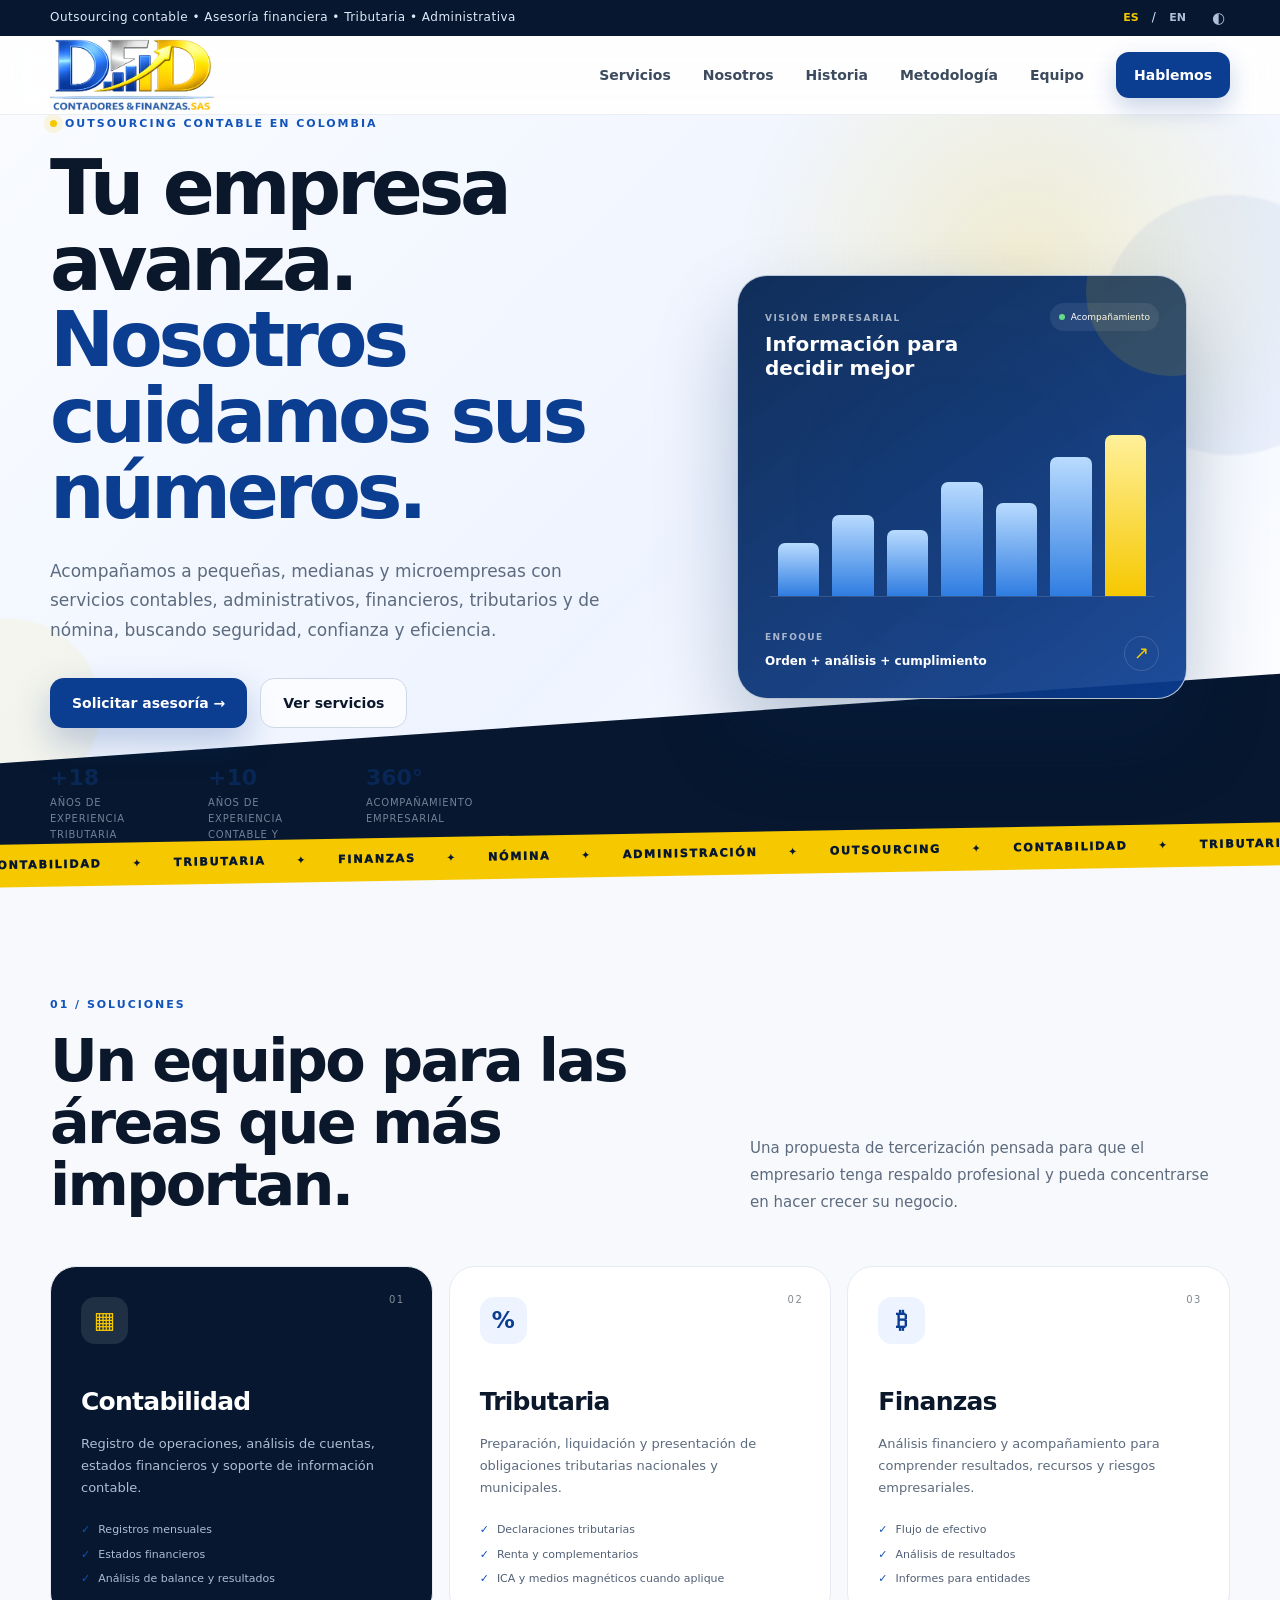
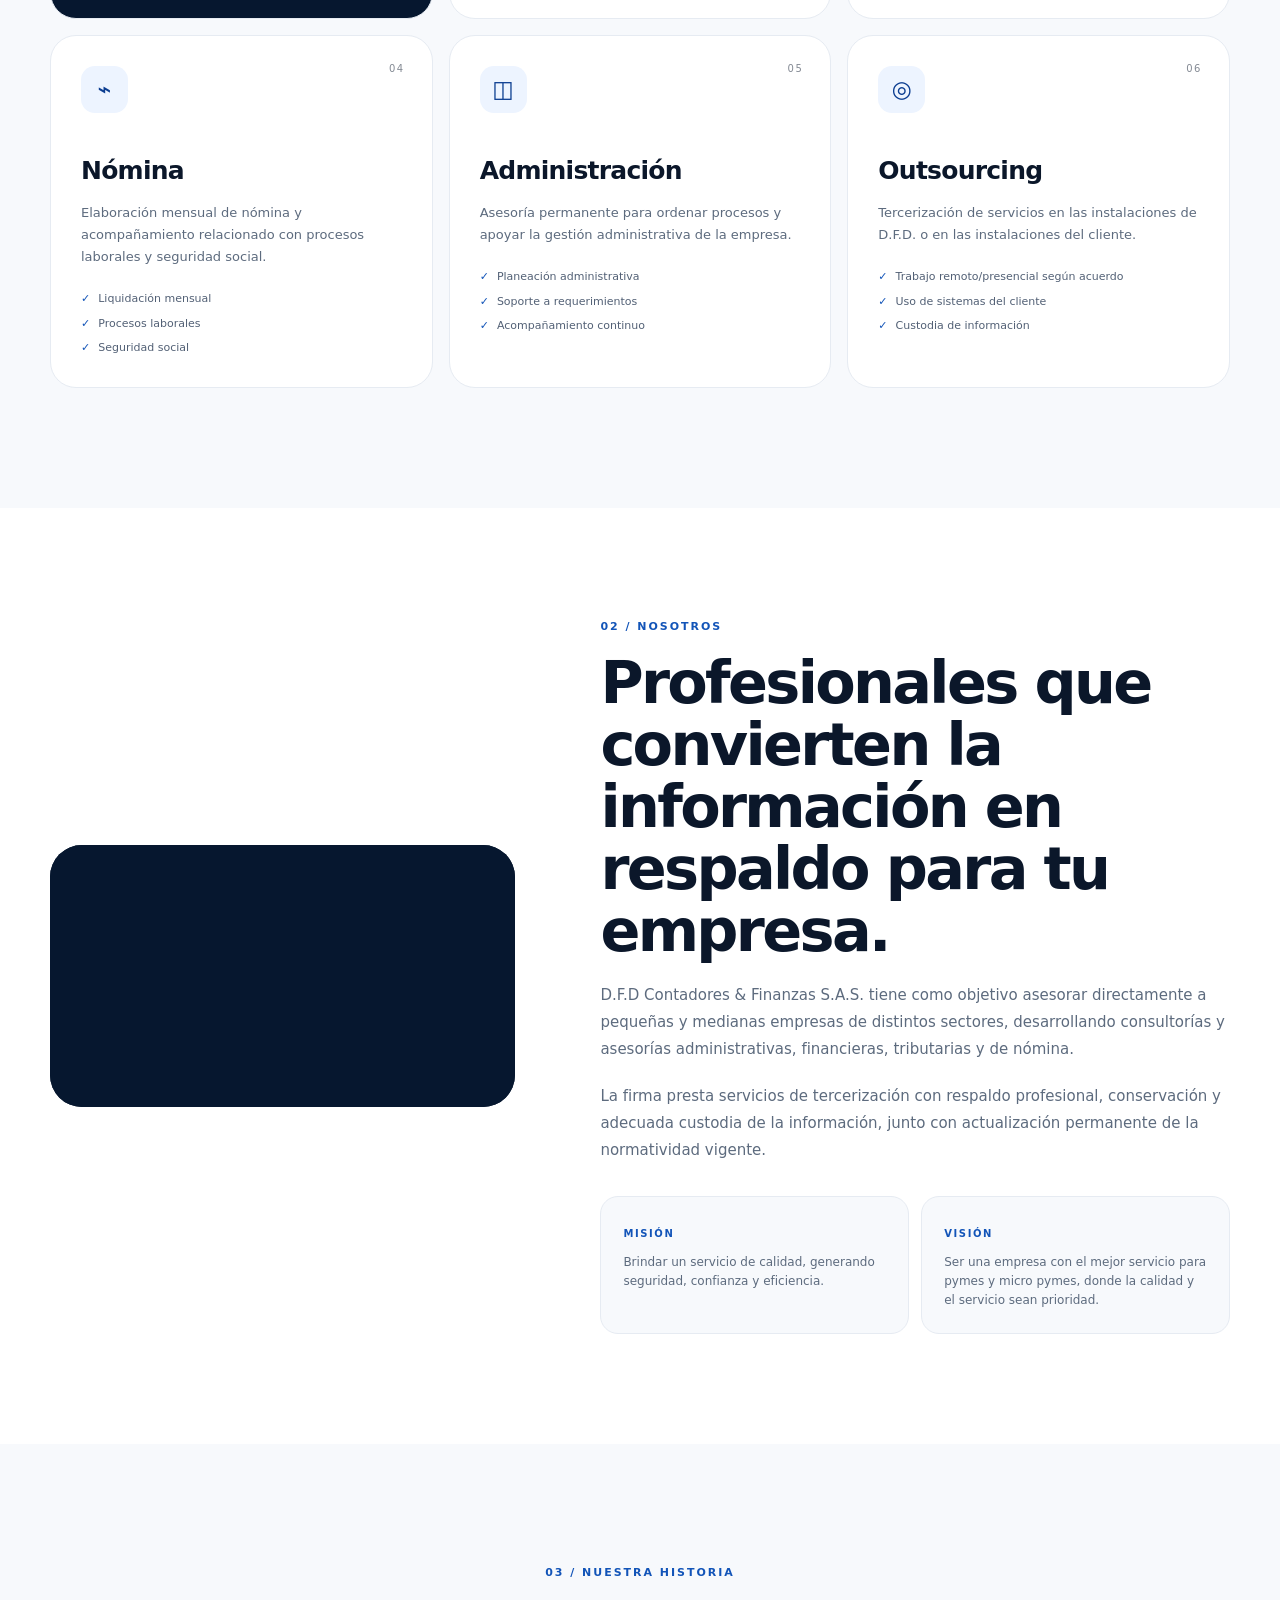
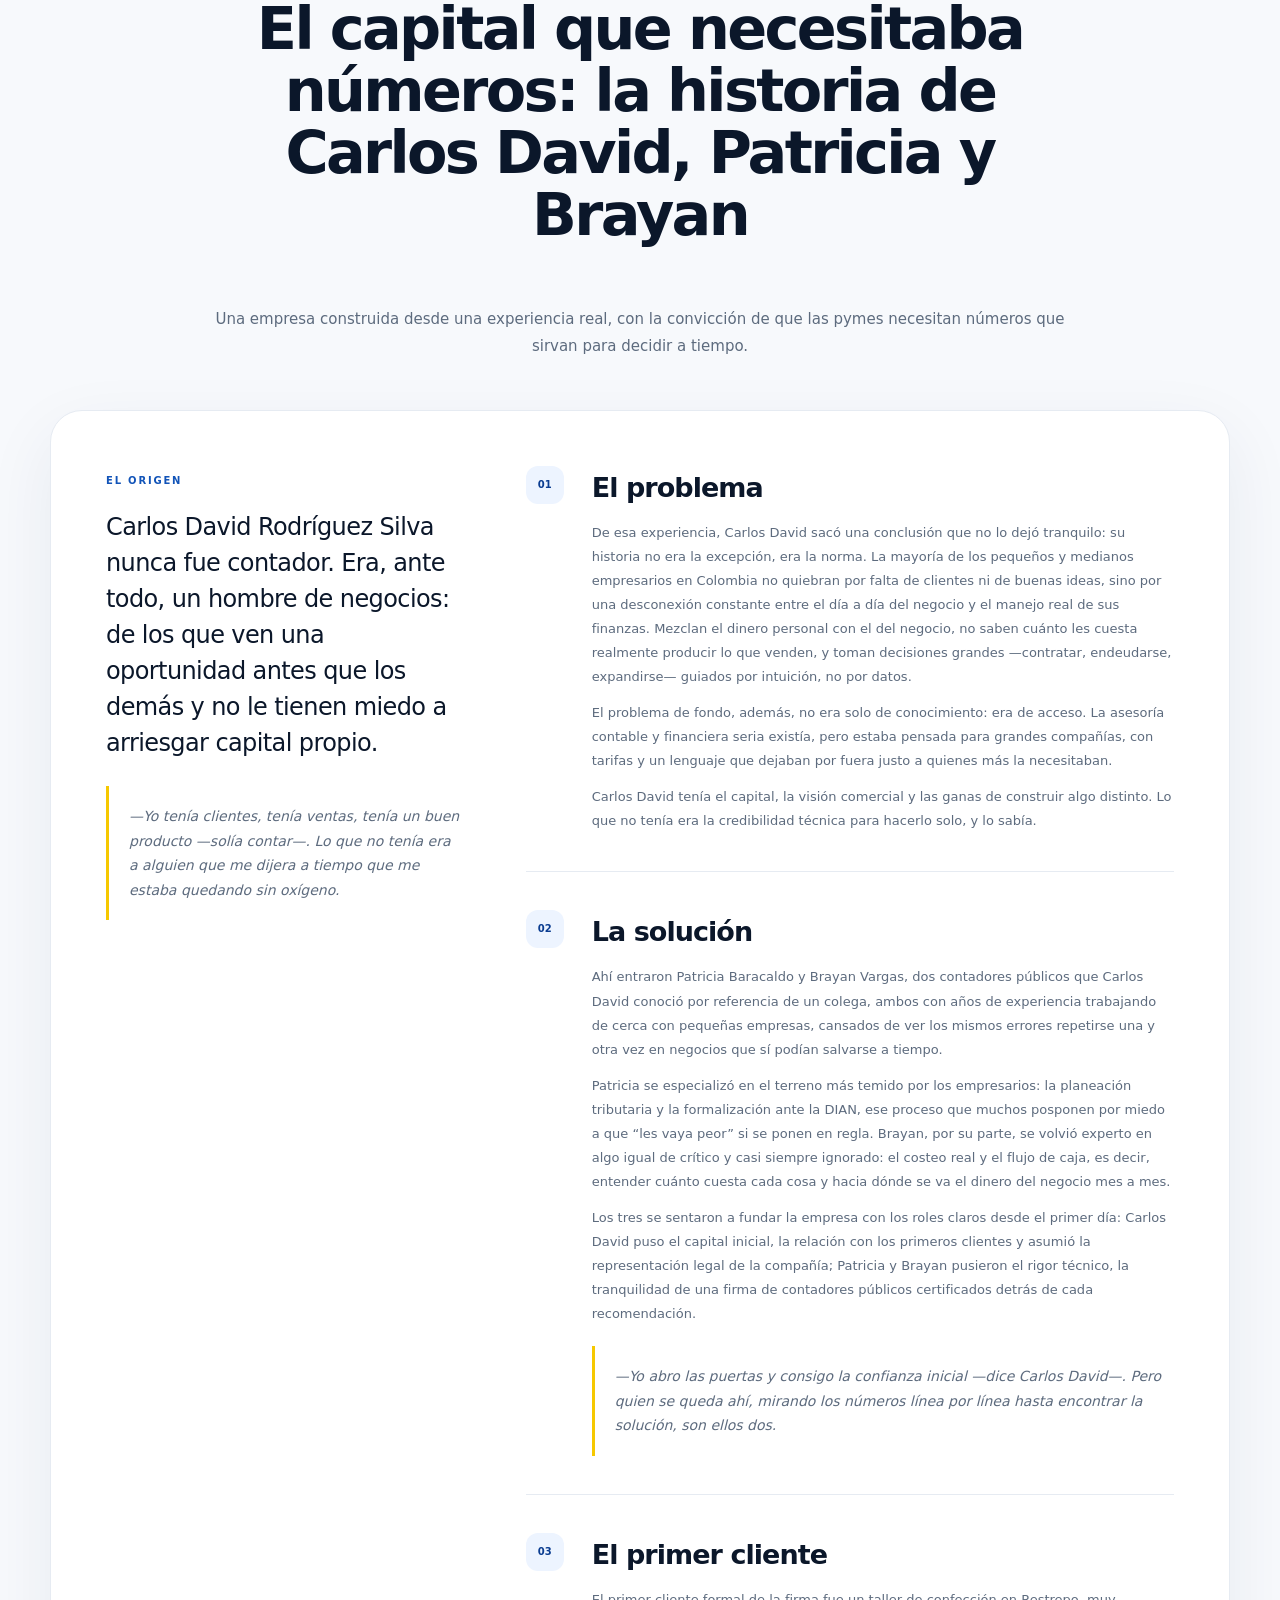
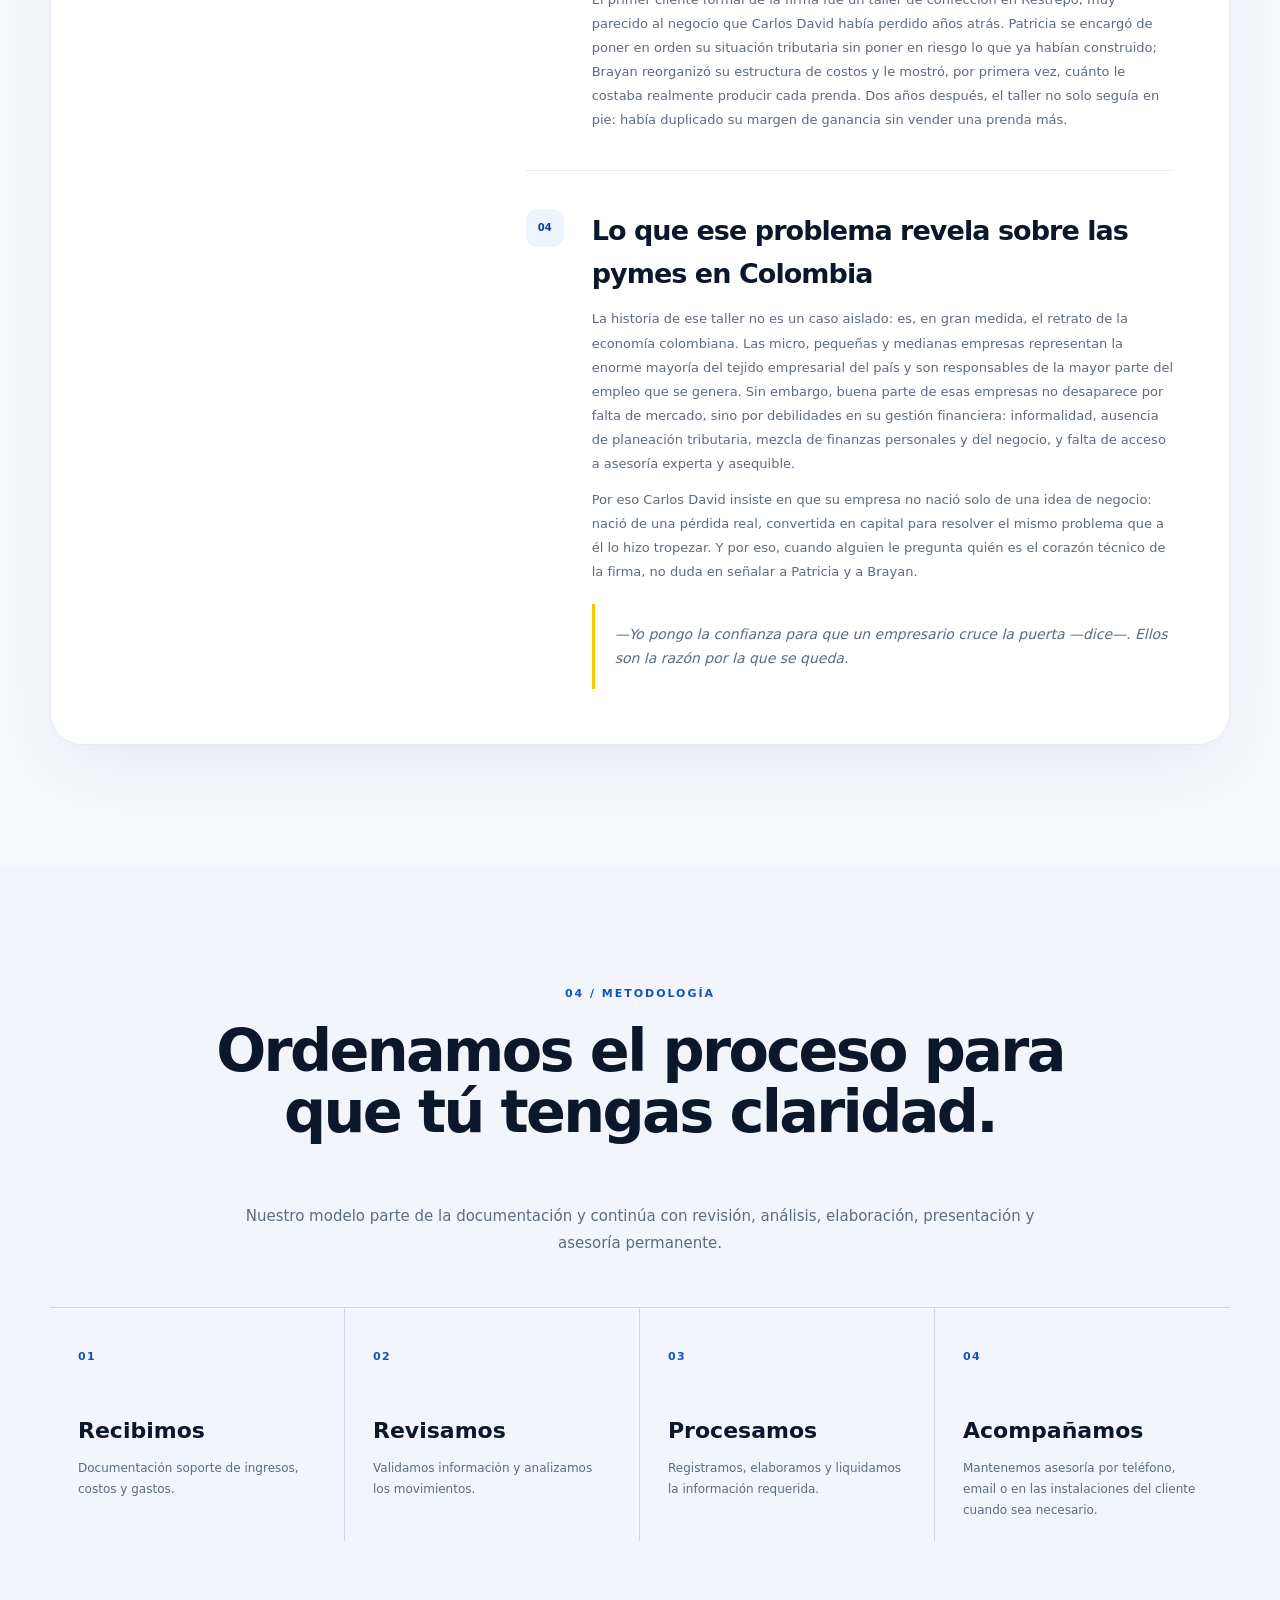
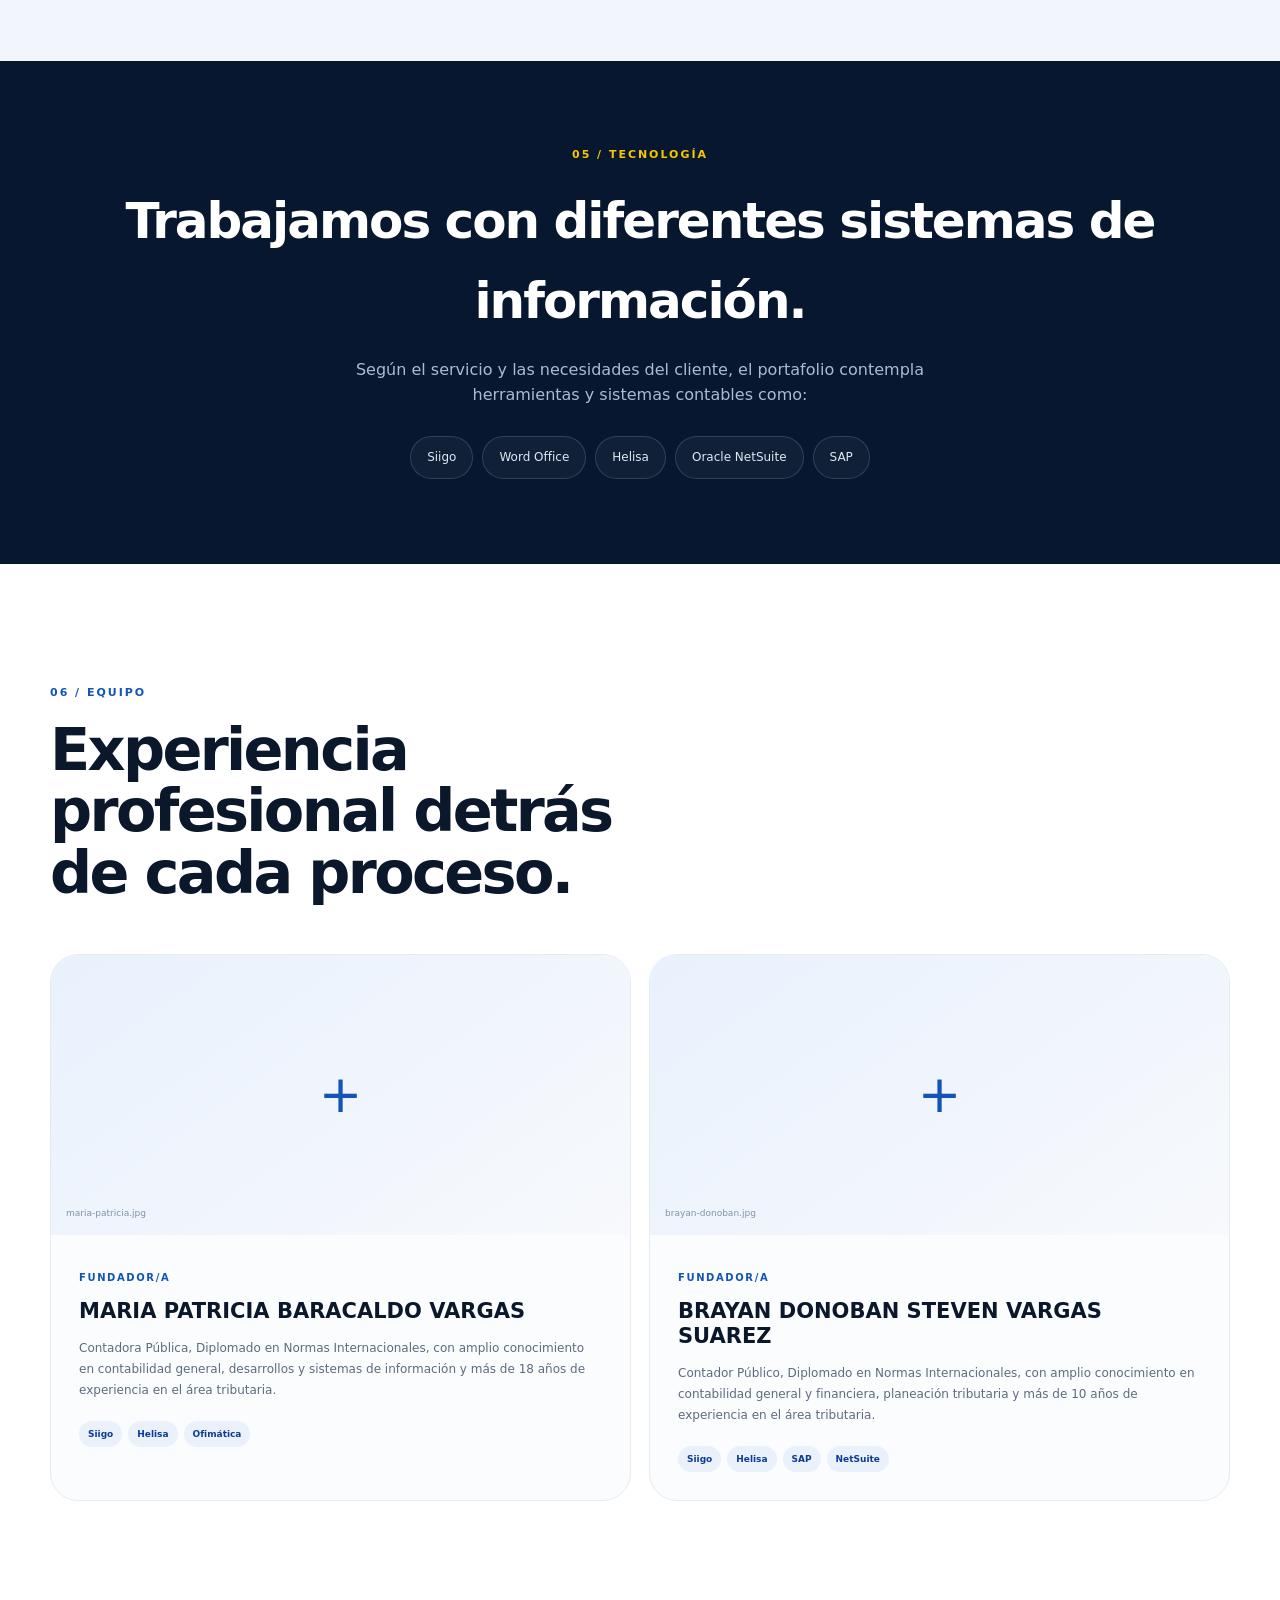
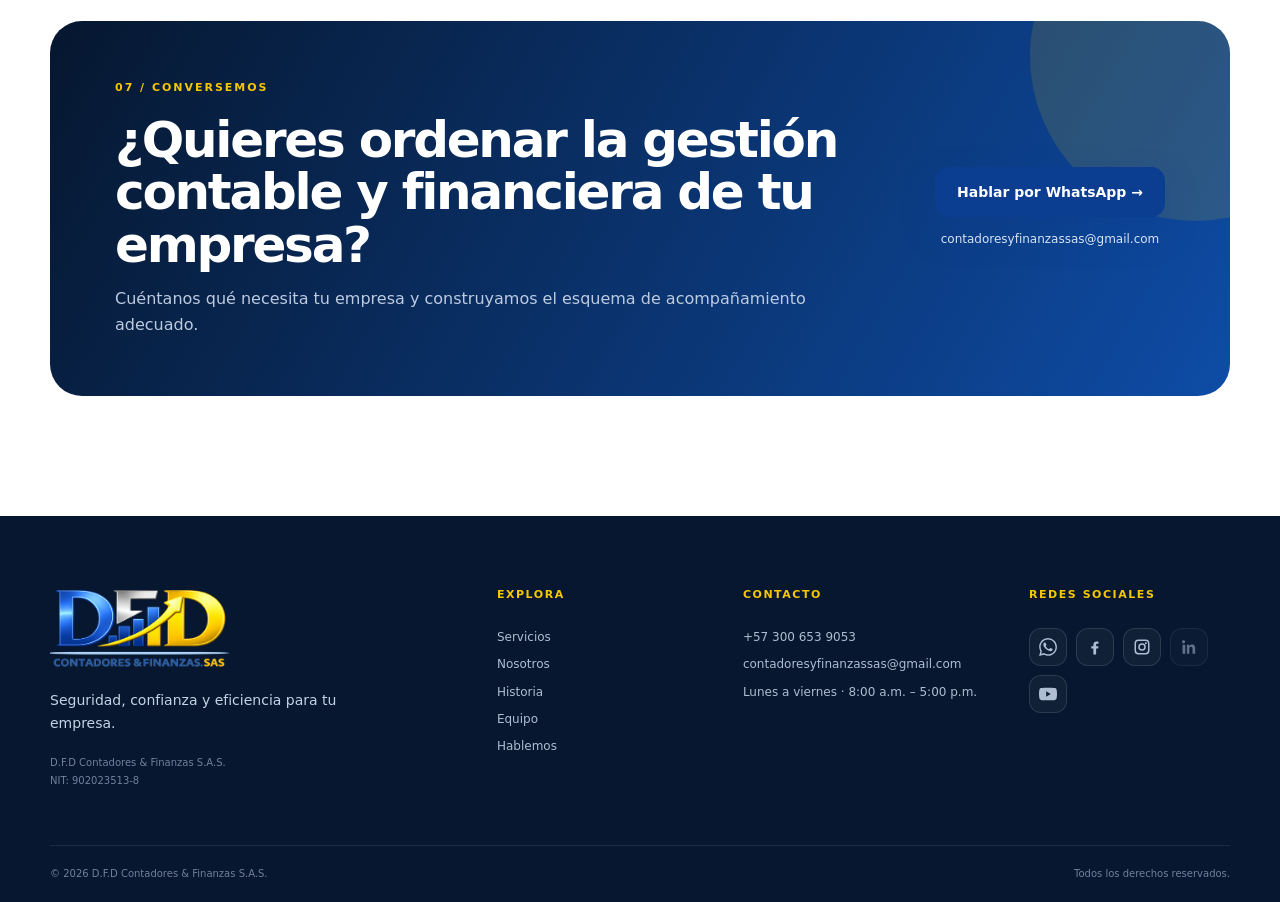
==== index.html @ 6994d87f "Add files via upload" ====
<!DOCTYPE html>
<html lang="es">
<head>
  <meta charset="UTF-8">
  <meta name="viewport" content="width=device-width, initial-scale=1.0">
  <meta name="description" content="D.F.D Contadores & Finanzas S.A.S. - Outsourcing contable, financiero, tributario, administrativo y de nómina para empresas en Colombia.">
  <meta name="theme-color" content="#0b3d91">
  <title>D.F.D Contadores & Finanzas S.A.S. | Outsourcing Contable</title>
  <link rel="stylesheet" href="style.css">
</head>

<body>
  <div class="topbar">
    <div class="container topbar-inner">
      <span data-i18n="topbarText">Outsourcing contable • Asesoría financiera • Tributaria • Administrativa</span>
      <div class="top-actions">
        <button class="lang-btn active" data-lang="es" aria-label="Cambiar a español">ES</button>
        <span>/</span>
        <button class="lang-btn" data-lang="en" aria-label="Switch to English">EN</button>
        <button id="themeToggle" class="icon-btn" aria-label="Cambiar modo de visualización" title="Modo de visualización">◐</button>
      </div>
    </div>
  </div>

  <header class="header" id="inicio">
    <div class="container nav-wrap">
      <a class="brand" href="#inicio" aria-label="D.F.D Contadores & Finanzas">
        <!-- FREDY: aquí puedes cambiar la ruta del LOGO corporativo -->
        <img src="assets/logo-dfd.png" alt="D.F.D Contadores & Finanzas S.A.S.">
      </a>

      <button class="menu-toggle" id="menuToggle" aria-label="Abrir menú">☰</button>

      <nav class="nav" id="mainNav">
        <a href="#servicios" data-i18n="navServices">Servicios</a>
        <a href="#nosotros" data-i18n="navAbout">Nosotros</a>
        <a href="#historia" data-i18n="navHistory">Historia</a>
        <a href="#metodologia" data-i18n="navMethod">Metodología</a>
        <a href="#profesionales" data-i18n="navTeam">Equipo</a>
        <a href="#contacto" class="nav-cta" data-i18n="navContact">Hablemos</a>
      </nav>
    </div>
  </header>

  <main>
    <section class="hero">
      <div class="hero-orb orb-one"></div>
      <div class="hero-orb orb-two"></div>
      <div class="container hero-grid">
        <div class="hero-copy reveal">
          <div class="eyebrow"><span class="pulse"></span><span data-i18n="eyebrow">OUTSOURCING CONTABLE EN COLOMBIA</span></div>
          <h1 data-i18n="heroTitle">Tu empresa avanza. <span>Nosotros cuidamos sus números.</span></h1>
          <p data-i18n="heroText">
            Acompañamos a pequeñas, medianas y microempresas con servicios contables, administrativos,
            financieros, tributarios y de nómina, buscando seguridad, confianza y eficiencia.
          </p>

          <div class="hero-actions">
            <!-- FREDY: aquí coloca el enlace de WhatsApp -->
            <a class="btn btn-primary" href="https://wa.me/message/EMQEM6KXTAOGC1" target="_blank" rel="noopener" data-i18n="heroButton">Solicitar asesoría →</a>
            <a class="btn btn-ghost" href="#servicios" data-i18n="heroSecondary">Ver servicios</a>
          </div>

          <div class="trust-row">
            <div><strong>+18</strong><span data-i18n="trustOne">años de experiencia tributaria</span></div>
            <div><strong>+10</strong><span data-i18n="trustTwo">años de experiencia contable y financiera</span></div>
            <div><strong>360°</strong><span data-i18n="trustThree">acompañamiento empresarial</span></div>
          </div>
        </div>

        <div class="hero-card reveal">
          <div class="card-glow"></div>
          <div class="dashboard">
            <div class="dashboard-top">
              <div>
                <small data-i18n="dashboardLabel">VISIÓN EMPRESARIAL</small>
                <h3 data-i18n="dashboardTitle">Información para decidir mejor</h3>
              </div>
              <span class="status"><i></i><span data-i18n="status">Acompañamiento</span></span>
            </div>
            <div class="chart">
              <span class="bar b1"></span><span class="bar b2"></span><span class="bar b3"></span>
              <span class="bar b4"></span><span class="bar b5"></span><span class="bar b6"></span>
              <span class="bar b7"></span>
            </div>
            <div class="dashboard-footer">
              <div><small data-i18n="dashboardBottom">ENFOQUE</small><strong data-i18n="dashboardBottomValue">Orden + análisis + cumplimiento</strong></div>
              <span class="arrow">↗</span>
            </div>
          </div>
        </div>
      </div>
    </section>

    <section class="ticker">
      <div class="ticker-track">
        <span>CONTABILIDAD</span><b>✦</b><span>TRIBUTARIA</span><b>✦</b><span>FINANZAS</span><b>✦</b>
        <span>NÓMINA</span><b>✦</b><span>ADMINISTRACIÓN</span><b>✦</b><span>OUTSOURCING</span><b>✦</b>
        <span>CONTABILIDAD</span><b>✦</b><span>TRIBUTARIA</span><b>✦</b><span>FINANZAS</span>
      </div>
    </section>

    <section class="section" id="servicios">
      <div class="container">
        <div class="section-heading reveal">
          <div>
            <div class="eyebrow">01 / <span data-i18n="servicesEyebrow">SOLUCIONES</span></div>
            <h2 data-i18n="servicesTitle">Un equipo para las áreas que más importan.</h2>
          </div>
          <p data-i18n="servicesIntro">Una propuesta de tercerización pensada para que el empresario tenga respaldo profesional y pueda concentrarse en hacer crecer su negocio.</p>
        </div>

        <div class="services-grid">
          <article class="service-card featured reveal">
            <div class="service-number">01</div>
            <div class="service-icon">▦</div>
            <h3 data-i18n="service1Title">Contabilidad</h3>
            <p data-i18n="service1Text">Registro de operaciones, análisis de cuentas, estados financieros y soporte de información contable.</p>
            <ul>
              <li data-i18n="s1a">Registros mensuales</li>
              <li data-i18n="s1b">Estados financieros</li>
              <li data-i18n="s1c">Análisis de balance y resultados</li>
            </ul>
          </article>

          <article class="service-card reveal">
            <div class="service-number">02</div>
            <div class="service-icon">%</div>
            <h3 data-i18n="service2Title">Tributaria</h3>
            <p data-i18n="service2Text">Preparación, liquidación y presentación de obligaciones tributarias nacionales y municipales.</p>
            <ul>
              <li data-i18n="s2a">Declaraciones tributarias</li>
              <li data-i18n="s2b">Renta y complementarios</li>
              <li data-i18n="s2c">ICA y medios magnéticos cuando aplique</li>
            </ul>
          </article>

          <article class="service-card reveal">
            <div class="service-number">03</div>
            <div class="service-icon">₿</div>
            <h3 data-i18n="service3Title">Finanzas</h3>
            <p data-i18n="service3Text">Análisis financiero y acompañamiento para comprender resultados, recursos y riesgos empresariales.</p>
            <ul>
              <li data-i18n="s3a">Flujo de efectivo</li>
              <li data-i18n="s3b">Análisis de resultados</li>
              <li data-i18n="s3c">Informes para entidades</li>
            </ul>
          </article>

          <article class="service-card reveal">
            <div class="service-number">04</div>
            <div class="service-icon">⌁</div>
            <h3 data-i18n="service4Title">Nómina</h3>
            <p data-i18n="service4Text">Elaboración mensual de nómina y acompañamiento relacionado con procesos laborales y seguridad social.</p>
            <ul>
              <li data-i18n="s4a">Liquidación mensual</li>
              <li data-i18n="s4b">Procesos laborales</li>
              <li data-i18n="s4c">Seguridad social</li>
            </ul>
          </article>

          <article class="service-card reveal">
            <div class="service-number">05</div>
            <div class="service-icon">◫</div>
            <h3 data-i18n="service5Title">Administración</h3>
            <p data-i18n="service5Text">Asesoría permanente para ordenar procesos y apoyar la gestión administrativa de la empresa.</p>
            <ul>
              <li data-i18n="s5a">Planeación administrativa</li>
              <li data-i18n="s5b">Soporte a requerimientos</li>
              <li data-i18n="s5c">Acompañamiento continuo</li>
            </ul>
          </article>

          <article class="service-card reveal">
            <div class="service-number">06</div>
            <div class="service-icon">◎</div>
            <h3 data-i18n="service6Title">Outsourcing</h3>
            <p data-i18n="service6Text">Tercerización de servicios en las instalaciones de D.F.D. o en las instalaciones del cliente.</p>
            <ul>
              <li data-i18n="s6a">Trabajo remoto/presencial según acuerdo</li>
              <li data-i18n="s6b">Uso de sistemas del cliente</li>
              <li data-i18n="s6c">Custodia de información</li>
            </ul>
          </article>
        </div>
      </div>
    </section>

    <section class="split-section" id="nosotros">
      <div class="container split-grid">
        <div class="image-placeholder video-frame reveal">
          <!-- FREDY: AQUÍ ESTÁ EL VIDEO CORPORATIVO DE YOUTUBE. Si algún día cambias el video, reemplaza únicamente la URL del src. -->
          <iframe
            src="https://www.youtube.com/embed/3i7aU_XM7CQ?si=qnXe1kYWJ5DZj-xA"
            title="Video corporativo de D.F.D Contadores & Finanzas S.A.S."
            frameborder="0"
            allow="accelerometer; autoplay; clipboard-write; encrypted-media; gyroscope; picture-in-picture; web-share"
            referrerpolicy="strict-origin-when-cross-origin"
            allowfullscreen
            loading="lazy"></iframe>
        </div>
        <div class="about-copy reveal">
          <div class="eyebrow">02 / <span data-i18n="aboutEyebrow">NOSOTROS</span></div>
          <h2 data-i18n="aboutTitle">Profesionales que convierten la información en respaldo para tu empresa.</h2>
          <p data-i18n="aboutText1">D.F.D Contadores & Finanzas S.A.S. tiene como objetivo asesorar directamente a pequeñas y medianas empresas de distintos sectores, desarrollando consultorías y asesorías administrativas, financieras, tributarias y de nómina.</p>
          <p data-i18n="aboutText2">La firma presta servicios de tercerización con respaldo profesional, conservación y adecuada custodia de la información, junto con actualización permanente de la normatividad vigente.</p>

          <div class="mission-grid">
            <div class="mini-card">
              <span>MISIÓN</span>
              <p data-i18n="mission">Brindar un servicio de calidad, generando seguridad, confianza y eficiencia.</p>
            </div>
            <div class="mini-card">
              <span>VISIÓN</span>
              <p data-i18n="vision">Ser una empresa con el mejor servicio para pymes y micro pymes, donde la calidad y el servicio sean prioridad.</p>
            </div>
          </div>
        </div>
      </div>
    </section>

    <section class="section history" id="historia">
      <div class="container">
        <div class="section-heading centered reveal">
          <div>
            <div class="eyebrow">03 / <span data-i18n="historyEyebrow">NUESTRA HISTORIA</span></div>
            <h2 data-i18n="historyTitle">El capital que necesitaba números: la historia de Carlos David, Patricia y Brayan</h2>
          </div>
          <p data-i18n="historyIntro">Una empresa construida desde una experiencia real, con la convicción de que las pymes necesitan números que sirvan para decidir a tiempo.</p>
        </div>

        <article class="history-story reveal">
          <div class="history-lead">
            <span class="history-kicker" data-i18n="historyKicker">EL ORIGEN</span>
            <p data-i18n="historyLead">Carlos David Rodríguez Silva nunca fue contador. Era, ante todo, un hombre de negocios: de los que ven una oportunidad antes que los demás y no le tienen miedo a arriesgar capital propio.</p>
            <blockquote data-i18n="historyQuote">—Yo tenía clientes, tenía ventas, tenía un buen producto —solía contar—. Lo que no tenía era a alguien que me dijera a tiempo que me estaba quedando sin oxígeno.</blockquote>
          </div>

          <div class="history-body">
            <section class="history-chapter">
              <span class="history-number">01</span>
              <div>
                <h3 data-i18n="historyProblemTitle">El problema</h3>
                <p data-i18n="historyProblem1">De esa experiencia, Carlos David sacó una conclusión que no lo dejó tranquilo: su historia no era la excepción, era la norma. La mayoría de los pequeños y medianos empresarios en Colombia no quiebran por falta de clientes ni de buenas ideas, sino por una desconexión constante entre el día a día del negocio y el manejo real de sus finanzas. Mezclan el dinero personal con el del negocio, no saben cuánto les cuesta realmente producir lo que venden, y toman decisiones grandes —contratar, endeudarse, expandirse— guiados por intuición, no por datos.</p>
                <p data-i18n="historyProblem2">El problema de fondo, además, no era solo de conocimiento: era de acceso. La asesoría contable y financiera seria existía, pero estaba pensada para grandes compañías, con tarifas y un lenguaje que dejaban por fuera justo a quienes más la necesitaban.</p>
                <p data-i18n="historyProblem3">Carlos David tenía el capital, la visión comercial y las ganas de construir algo distinto. Lo que no tenía era la credibilidad técnica para hacerlo solo, y lo sabía.</p>
              </div>
            </section>

            <section class="history-chapter">
              <span class="history-number">02</span>
              <div>
                <h3 data-i18n="historySolutionTitle">La solución</h3>
                <p data-i18n="historySolution1">Ahí entraron Patricia Baracaldo y Brayan Vargas, dos contadores públicos que Carlos David conoció por referencia de un colega, ambos con años de experiencia trabajando de cerca con pequeñas empresas, cansados de ver los mismos errores repetirse una y otra vez en negocios que sí podían salvarse a tiempo.</p>
                <p data-i18n="historySolution2">Patricia se especializó en el terreno más temido por los empresarios: la planeación tributaria y la formalización ante la DIAN, ese proceso que muchos posponen por miedo a que “les vaya peor” si se ponen en regla. Brayan, por su parte, se volvió experto en algo igual de crítico y casi siempre ignorado: el costeo real y el flujo de caja, es decir, entender cuánto cuesta cada cosa y hacia dónde se va el dinero del negocio mes a mes.</p>
                <p data-i18n="historySolution3">Los tres se sentaron a fundar la empresa con los roles claros desde el primer día: Carlos David puso el capital inicial, la relación con los primeros clientes y asumió la representación legal de la compañía; Patricia y Brayan pusieron el rigor técnico, la tranquilidad de una firma de contadores públicos certificados detrás de cada recomendación.</p>
                <blockquote data-i18n="historyQuote2">—Yo abro las puertas y consigo la confianza inicial —dice Carlos David—. Pero quien se queda ahí, mirando los números línea por línea hasta encontrar la solución, son ellos dos.</blockquote>
              </div>
            </section>

            <section class="history-chapter">
              <span class="history-number">03</span>
              <div>
                <h3 data-i18n="historyFirstClientTitle">El primer cliente</h3>
                <p data-i18n="historyFirstClient">El primer cliente formal de la firma fue un taller de confección en Restrepo, muy parecido al negocio que Carlos David había perdido años atrás. Patricia se encargó de poner en orden su situación tributaria sin poner en riesgo lo que ya habían construido; Brayan reorganizó su estructura de costos y le mostró, por primera vez, cuánto le costaba realmente producir cada prenda. Dos años después, el taller no solo seguía en pie: había duplicado su margen de ganancia sin vender una prenda más.</p>
              </div>
            </section>

            <section class="history-chapter">
              <span class="history-number">04</span>
              <div>
                <h3 data-i18n="historyPymesTitle">Lo que ese problema revela sobre las pymes en Colombia</h3>
                <p data-i18n="historyPymes1">La historia de ese taller no es un caso aislado: es, en gran medida, el retrato de la economía colombiana. Las micro, pequeñas y medianas empresas representan la enorme mayoría del tejido empresarial del país y son responsables de la mayor parte del empleo que se genera. Sin embargo, buena parte de esas empresas no desaparece por falta de mercado, sino por debilidades en su gestión financiera: informalidad, ausencia de planeación tributaria, mezcla de finanzas personales y del negocio, y falta de acceso a asesoría experta y asequible.</p>
                <p data-i18n="historyPymes2">Por eso Carlos David insiste en que su empresa no nació solo de una idea de negocio: nació de una pérdida real, convertida en capital para resolver el mismo problema que a él lo hizo tropezar. Y por eso, cuando alguien le pregunta quién es el corazón técnico de la firma, no duda en señalar a Patricia y a Brayan.</p>
                <blockquote data-i18n="historyQuote3">—Yo pongo la confianza para que un empresario cruce la puerta —dice—. Ellos son la razón por la que se queda.</blockquote>
              </div>
            </section>
          </div>
        </article>
      </div>
    </section>

    <section class="section methodology" id="metodologia">
      <div class="container">
        <div class="section-heading centered reveal">
          <div>
            <div class="eyebrow">04 / <span data-i18n="methodEyebrow">METODOLOGÍA</span></div>
            <h2 data-i18n="methodTitle">Ordenamos el proceso para que tú tengas claridad.</h2>
          </div>
          <p data-i18n="methodIntro">Nuestro modelo parte de la documentación y continúa con revisión, análisis, elaboración, presentación y asesoría permanente.</p>
        </div>

        <div class="steps">
          <div class="step reveal"><span>01</span><h3 data-i18n="step1">Recibimos</h3><p data-i18n="step1Text">Documentación soporte de ingresos, costos y gastos.</p></div>
          <div class="step reveal"><span>02</span><h3 data-i18n="step2">Revisamos</h3><p data-i18n="step2Text">Validamos información y analizamos los movimientos.</p></div>
          <div class="step reveal"><span>03</span><h3 data-i18n="step3">Procesamos</h3><p data-i18n="step3Text">Registramos, elaboramos y liquidamos la información requerida.</p></div>
          <div class="step reveal"><span>04</span><h3 data-i18n="step4">Acompañamos</h3><p data-i18n="step4Text">Mantenemos asesoría por teléfono, email o en las instalaciones del cliente cuando sea necesario.</p></div>
        </div>
      </div>
    </section>

    <section class="systems">
      <div class="container systems-inner">
        <div class="eyebrow">05 / <span data-i18n="systemsEyebrow">TECNOLOGÍA</span></div>
        <h2 data-i18n="systemsTitle">Trabajamos con diferentes sistemas de información.</h2>
        <p data-i18n="systemsText">Según el servicio y las necesidades del cliente, el portafolio contempla herramientas y sistemas contables como:</p>
        <div class="system-pills">
          <span>Siigo</span><span>Word Office</span><span>Helisa</span><span>Oracle NetSuite</span><span>SAP</span>
        </div>
      </div>
    </section>

    <section class="section team" id="profesionales">
      <div class="container">
        <div class="section-heading reveal">
          <div>
            <div class="eyebrow">06 / <span data-i18n="teamEyebrow">EQUIPO</span></div>
            <h2 data-i18n="teamTitle">Experiencia profesional detrás de cada proceso.</h2>
          </div>
        </div>

        <div class="team-grid">
          <article class="person-card reveal">
            <!-- FREDY: AQUÍ COLOCA LA FOTO DE MARIA PATRICIA -->
            <div class="person-photo"><span>+</span><small>maria-patricia.jpg</small></div>
            <div class="person-info">
              <span data-i18n="founder">FUNDADORA</span>
              <h3>MARIA PATRICIA BARACALDO VARGAS</h3>
              <p data-i18n="mariaBio">Contadora Pública, Diplomado en Normas Internacionales, con amplio conocimiento en contabilidad general, desarrollos y sistemas de información y más de 18 años de experiencia en el área tributaria.</p>
              <div class="tags"><span>Siigo</span><span>Helisa</span><span>Ofimática</span></div>
            </div>
          </article>

          <article class="person-card reveal">
            <!-- FREDY: AQUÍ COLOCA LA FOTO DE BRAYAN DONOBAN -->
            <div class="person-photo"><span>+</span><small>brayan-donoban.jpg</small></div>
            <div class="person-info">
              <span data-i18n="founder">FUNDADOR</span>
              <h3>BRAYAN DONOBAN STEVEN VARGAS SUAREZ</h3>
              <p data-i18n="brayanBio">Contador Público, Diplomado en Normas Internacionales, con amplio conocimiento en contabilidad general y financiera, planeación tributaria y más de 10 años de experiencia en el área tributaria.</p>
              <div class="tags"><span>Siigo</span><span>Helisa</span><span>SAP</span><span>NetSuite</span></div>
            </div>
          </article>
        </div>
      </div>
    </section>

    <section class="cta-section" id="contacto">
      <div class="container cta-box reveal">
        <div>
          <div class="eyebrow">07 / <span data-i18n="ctaEyebrow">CONVERSEMOS</span></div>
          <h2 data-i18n="ctaTitle">¿Quieres ordenar la gestión contable y financiera de tu empresa?</h2>
          <p data-i18n="ctaText">Cuéntanos qué necesita tu empresa y construyamos el esquema de acompañamiento adecuado.</p>
        </div>
        <div class="cta-actions">
          <!-- FREDY: CAMBIA ESTE ENLACE POR TU WHATSAPP -->
          <a class="btn btn-primary" href="https://wa.me/message/EMQEM6KXTAOGC1" target="_blank" rel="noopener" data-i18n="ctaButton">Hablar por WhatsApp →</a>
          <!-- FREDY: CAMBIA ESTE MAIL POR EL CORREO CORPORATIVO -->
          <a class="email-link" href="mailto:contadoresyfinanzassas@gmail.com">contadoresyfinanzassas@gmail.com</a>
        </div>
      </div>
    </section>
  </main>

  <footer class="footer">
    <div class="container footer-grid">
      <div>
        <img class="footer-logo" src="assets/logo-dfd.png" alt="D.F.D Contadores & Finanzas S.A.S.">
        <!-- FREDY: AQUÍ PUEDES CAMBIAR EL ESLOGAN -->
        <p class="slogan" data-i18n="slogan">Seguridad, confianza y eficiencia para tu empresa.</p>
        <!-- FREDY: AQUÍ COLOCA NIT, DIRECCIÓN Y CIUDAD -->
        <p class="legal">D.F.D Contadores & Finanzas S.A.S.<br>NIT: 902023513-8</p>
      </div>

      <div>
        <h4 data-i18n="footerExplore">Explora</h4>
        <a href="#servicios" data-i18n="navServices">Servicios</a>
        <a href="#nosotros" data-i18n="navAbout">Nosotros</a>
        <a href="#historia" data-i18n="navHistory">Historia</a>
        <a href="#profesionales" data-i18n="navTeam">Equipo</a>
        <a href="#contacto" data-i18n="navContact">Hablemos</a>
      </div>

      <div>
        <h4 data-i18n="footerContact">Contacto</h4>
        <!-- FREDY: AQUÍ COLOCA TELÉFONO Y WHATSAPP -->
        <a href="tel:+573006539053">+57 300 653 9053</a>
        <a href="mailto:contadoresyfinanzassas@gmail.com">contadoresyfinanzassas@gmail.com</a>
        <span data-i18n="footerHours">Lunes a viernes · 8:00 a.m. – 5:00 p.m.</span>
      </div>

      <div>
        <h4 data-i18n="footerSocial">Redes sociales</h4>
        <div class="social-links">
          <a class="social-link" href="https://wa.me/message/EMQEM6KXTAOGC1" target="_blank" rel="noopener" aria-label="WhatsApp Business" title="WhatsApp Business">
            <svg viewBox="0 0 24 24" aria-hidden="true"><path d="M20.5 3.5A11.8 11.8 0 0 0 12.08 0C5.55 0 .24 5.3.24 11.83c0 2.08.54 4.1 1.57 5.88L.14 24l6.44-1.64a11.8 11.8 0 0 0 5.5 1.36h.01c6.53 0 11.84-5.31 11.84-11.84 0-3.16-1.23-6.13-3.43-8.38ZM12.09 21.7h-.01a9.85 9.85 0 0 1-5.02-1.37l-.36-.21-3.82.97 1.02-3.72-.23-.38a9.86 9.86 0 0 1-1.51-5.16C2.16 6.38 6.61 1.93 12.09 1.93c2.65 0 5.14 1.03 7.02 2.91a9.84 9.84 0 0 1 2.91 7.02c0 5.48-4.45 9.93-9.93 9.93Zm5.45-7.44c-.3-.15-1.78-.88-2.06-.98-.28-.1-.49-.15-.7.15-.21.31-.8.98-.98 1.18-.18.21-.36.23-.66.08-.3-.15-1.28-.47-2.44-1.51-.9-.8-1.51-1.79-1.69-2.09-.18-.31-.02-.47.13-.62.14-.14.31-.36.46-.54.15-.18.2-.31.31-.51.1-.2.05-.38-.03-.54-.08-.15-.7-1.68-.96-2.3-.25-.6-.51-.52-.7-.53h-.6c-.2 0-.54.08-.82.38-.28.31-1.07 1.04-1.07 2.54s1.1 2.95 1.25 3.15c.15.2 2.17 3.31 5.25 4.64.73.32 1.3.51 1.75.65.74.23 1.41.2 1.94.12.59-.09 1.78-.73 2.03-1.43.25-.7.25-1.3.18-1.43-.08-.13-.28-.2-.59-.36Z"/></svg>
          </a>
          <a class="social-link" href="https://web.facebook.com/ContadoresyFinanzasSAS" target="_blank" rel="noopener" aria-label="Facebook" title="Facebook">
            <svg viewBox="0 0 24 24" aria-hidden="true"><path d="M13.5 22v-8h2.7l.4-3h-3.1V9.1c0-.87.24-1.46 1.5-1.46h1.7V4.96c-.3-.04-1.35-.13-2.57-.13-2.55 0-4.3 1.56-4.3 4.43V11H7v3h2.83v8h3.67Z"/></svg>
          </a>
          <a class="social-link" href="https://www.instagram.com/contadoresyfinanzas/" target="_blank" rel="noopener" aria-label="Instagram" title="Instagram">
            <svg viewBox="0 0 24 24" aria-hidden="true"><path d="M7.2 2h9.6A5.2 5.2 0 0 1 22 7.2v9.6a5.2 5.2 0 0 1-5.2 5.2H7.2A5.2 5.2 0 0 1 2 16.8V7.2A5.2 5.2 0 0 1 7.2 2Zm0 2A3.2 3.2 0 0 0 4 7.2v9.6A3.2 3.2 0 0 0 7.2 20h9.6a3.2 3.2 0 0 0 3.2-3.2V7.2A3.2 3.2 0 0 0 16.8 4H7.2Zm9.95 1.5a1.35 1.35 0 1 1 0 2.7 1.35 1.35 0 0 1 0-2.7ZM12 7a5 5 0 1 1 0 10 5 5 0 0 1 0-10Zm0 2a3 3 0 1 0 0 6 3 3 0 0 0 0-6Z"/></svg>
          </a>
          <!-- FREDY: AQUÍ COLOCA EL ENLACE DE LINKEDIN CUANDO LO TENGAN -->
          <a class="social-link social-link-placeholder" href="#" aria-label="LinkedIn" title="LinkedIn pendiente">
            <svg viewBox="0 0 24 24" aria-hidden="true"><path d="M5.2 7.1A2.1 2.1 0 1 1 5.2 3a2.1 2.1 0 0 1 0 4.1ZM3.4 20.9h3.6V9H3.4v11.9ZM9.2 9h3.4v1.63h.05c.47-.9 1.62-1.85 3.34-1.85 3.57 0 4.23 2.35 4.23 5.4v6.72h-3.55v-5.95c0-1.42-.03-3.24-1.97-3.24-1.97 0-2.27 1.54-2.27 3.14v6.05H9.2V9Z"/></svg>
          </a>
          <a class="social-link" href="https://www.youtube.com/@D.F.DContadoresFinanzasS.A.S" target="_blank" rel="noopener" aria-label="YouTube" title="YouTube">
            <svg viewBox="0 0 24 24" aria-hidden="true"><path d="M23.5 6.2a3 3 0 0 0-2.1-2.12C19.55 3.55 12 3.55 12 3.55s-7.55 0-9.4.53A3 3 0 0 0 .5 6.2 31.5 31.5 0 0 0 0 12a31.5 31.5 0 0 0 .5 5.8 3 3 0 0 0 2.1 2.12c1.85.53 9.4.53 9.4.53s7.55 0 9.4-.53a3 3 0 0 0 2.1-2.12A31.5 31.5 0 0 0 24 12a31.5 31.5 0 0 0-.5-5.8ZM9.55 15.6V8.4L15.7 12l-6.15 3.6Z"/></svg>
          </a>
        </div>
      </div>
    </div>
    <div class="container footer-bottom">
      <span>© <span id="year"></span> D.F.D Contadores & Finanzas S.A.S.</span>
      <span data-i18n="footerBottom">Todos los derechos reservados.</span>
    </div>
  </footer>

  <button id="backTop" class="back-top" aria-label="Volver arriba">↑</button>
  <div id="toast" class="toast" role="status"></div>

  <script src="script.js"></script>
</body>
</html>
---- style.css ----
:root {
  --blue-950:#06172f;
  --blue-900:#082754;
  --blue-800:#0b3d91;
  --blue-700:#1254b8;
  --blue-500:#2f7de1;
  --yellow:#f6c800;
  --yellow-2:#ffd82f;
  --ink:#0b172a;
  --muted:#5d6b7e;
  --bg:#f7f9fc;
  --card:#ffffff;
  --line:#e6ebf2;
  --shadow:0 24px 70px rgba(12,39,79,.12);
  --radius:26px;
  --ease:cubic-bezier(.2,.8,.2,1);
}

*{box-sizing:border-box;margin:0;padding:0}
html{scroll-behavior:smooth}
body{font-family:Inter,ui-sans-serif,system-ui,-apple-system,BlinkMacSystemFont,"Segoe UI",sans-serif;background:var(--bg);color:var(--ink);line-height:1.6;overflow-x:hidden}
a{text-decoration:none;color:inherit}
button{font:inherit}
.container{width:min(1180px,calc(100% - 40px));margin-inline:auto}

.topbar{background:var(--blue-950);color:#dfe9f8;font-size:12px;letter-spacing:.04em}
.topbar-inner{min-height:36px;display:flex;align-items:center;justify-content:space-between;gap:20px}
.top-actions{display:flex;align-items:center;gap:8px}
.lang-btn,.icon-btn{border:0;background:transparent;color:#aebfd7;cursor:pointer;padding:3px 5px;font-size:11px;font-weight:800}
.lang-btn.active{color:var(--yellow)}
.icon-btn{font-size:15px;margin-left:8px}

.header{position:sticky;top:0;z-index:100;background:rgba(255,255,255,.84);backdrop-filter:blur(18px);border-bottom:1px solid rgba(230,235,242,.8)}
.nav-wrap{height:78px;display:flex;align-items:center;justify-content:space-between}
.brand img{width:165px;height:auto;display:block}
.nav{display:flex;align-items:center;gap:32px;font-size:14px;font-weight:750;color:#3c4a5d}
.nav a{transition:.25s var(--ease)}
.nav a:hover{color:var(--blue-800)}
.nav-cta{background:var(--blue-800);color:white!important;padding:12px 18px;border-radius:13px;box-shadow:0 10px 25px rgba(11,61,145,.22)}
.nav-cta:hover{transform:translateY(-2px)}
.menu-toggle{display:none;border:0;background:transparent;font-size:26px;color:var(--blue-900);cursor:pointer}

.hero{position:relative;min-height:690px;display:flex;align-items:center;background:radial-gradient(circle at 80% 20%,rgba(246,200,0,.18),transparent 24%),linear-gradient(135deg,#f9fbff 0%,#eef4ff 55%,#fff 100%);overflow:hidden}
.hero:after{content:"";position:absolute;inset:auto -10% -220px -10%;height:360px;background:var(--blue-950);transform:rotate(-4deg)}
.hero-orb{position:absolute;border-radius:50%;filter:blur(1px);opacity:.6}
.orb-one{width:260px;height:260px;right:-80px;top:80px;background:rgba(18,84,184,.11)}
.orb-two{width:180px;height:180px;left:-80px;bottom:60px;background:rgba(246,200,0,.12)}
.hero-grid{position:relative;z-index:2;display:grid;grid-template-columns:1.03fr .97fr;gap:75px;align-items:center}
.eyebrow{font-size:11px;font-weight:900;letter-spacing:.18em;color:var(--blue-700);margin-bottom:17px}
.pulse{display:inline-block;width:7px;height:7px;border-radius:50%;background:var(--yellow);box-shadow:0 0 0 6px rgba(246,200,0,.13);margin-right:8px}
.hero h1{font-size:clamp(44px,6vw,78px);line-height:.99;letter-spacing:-.055em;max-width:760px;margin-bottom:27px}
.hero h1 span{display:block;color:var(--blue-800)}
.hero-copy>p{font-size:17px;color:var(--muted);max-width:650px;line-height:1.75}
.hero-actions{display:flex;gap:13px;align-items:center;margin:32px 0}
.btn{display:inline-flex;align-items:center;justify-content:center;min-height:50px;padding:0 22px;border-radius:14px;font-size:14px;font-weight:850;transition:.3s var(--ease)}
.btn-primary{background:var(--blue-800);color:white;box-shadow:0 15px 35px rgba(11,61,145,.25)}
.btn-primary:hover{transform:translateY(-3px);box-shadow:0 18px 40px rgba(11,61,145,.3)}
.btn-ghost{border:1px solid #cdd7e6;background:rgba(255,255,255,.65)}
.btn-ghost:hover{border-color:var(--blue-700);color:var(--blue-800)}
.trust-row{display:flex;gap:28px}
.trust-row div{display:flex;flex-direction:column}
.trust-row strong{font-size:22px;color:var(--blue-900)}
.trust-row span{font-size:10px;text-transform:uppercase;letter-spacing:.08em;color:#748095;max-width:130px}

.hero-card{min-height:390px;display:flex;align-items:center;justify-content:center;position:relative}
.card-glow{position:absolute;width:330px;height:330px;border-radius:50%;background:rgba(47,125,225,.18);filter:blur(45px)}
.dashboard{width:min(450px,100%);position:relative;padding:27px;border:1px solid rgba(255,255,255,.7);border-radius:30px;background:linear-gradient(145deg,rgba(8,39,84,.97),rgba(11,61,145,.92));box-shadow:0 40px 80px rgba(8,39,84,.25);color:white;overflow:hidden}
.dashboard:before{content:"";position:absolute;width:170px;height:170px;border-radius:50%;background:rgba(246,200,0,.13);right:-70px;top:-70px}
.dashboard-top{display:flex;justify-content:space-between;gap:15px;align-items:flex-start}
.dashboard small{font-size:9px;letter-spacing:.16em;opacity:.62;font-weight:900}
.dashboard h3{font-size:20px;margin-top:4px;line-height:1.2}
.status{font-size:9px;display:flex;gap:6px;align-items:center;background:rgba(255,255,255,.08);padding:7px 9px;border-radius:20px;white-space:nowrap}
.status i{width:6px;height:6px;background:#65db88;border-radius:50%}
.chart{height:175px;display:flex;align-items:flex-end;gap:13px;margin:42px 5px 25px;padding:0 8px;border-bottom:1px solid rgba(255,255,255,.13)}
.bar{width:12%;border-radius:7px 7px 0 0;background:linear-gradient(to top,var(--blue-500),#b9dbff)}
.b1{height:31%}.b2{height:47%}.b3{height:38%}.b4{height:66%}.b5{height:54%}.b6{height:80%}.b7{height:93%;background:linear-gradient(to top,var(--yellow),#fff09a)}
.dashboard-footer{display:flex;justify-content:space-between;align-items:end}
.dashboard-footer strong{display:block;font-size:12px;margin-top:4px}
.arrow{width:35px;height:35px;border:1px solid rgba(255,255,255,.15);display:grid;place-items:center;border-radius:50%;color:var(--yellow);font-size:18px}

.ticker{background:var(--yellow);overflow:hidden;position:relative;z-index:5;transform:rotate(-1deg) scale(1.02);margin-top:-25px}
.ticker-track{min-width:max-content;display:flex;gap:30px;align-items:center;padding:12px 0;font-size:11px;font-weight:950;letter-spacing:.15em;color:var(--blue-950);animation:marquee 26s linear infinite}
@keyframes marquee{to{transform:translateX(-35%)}}

.section{padding:120px 0}
.section-heading{display:grid;grid-template-columns:1fr .75fr;gap:60px;align-items:end;margin-bottom:50px}
.section-heading.centered{grid-template-columns:1fr;max-width:850px;margin-inline:auto;text-align:center}
.section-heading h2,.about-copy h2,.cta-box h2{font-size:clamp(35px,4.6vw,59px);line-height:1.05;letter-spacing:-.045em}
.section-heading p{color:var(--muted);font-size:15px;line-height:1.8}

.services-grid{display:grid;grid-template-columns:repeat(3,1fr);gap:16px}
.service-card{position:relative;background:var(--card);border:1px solid var(--line);border-radius:var(--radius);padding:30px;min-height:330px;transition:.35s var(--ease);overflow:hidden}
.service-card:hover{transform:translateY(-8px);box-shadow:var(--shadow);border-color:#cbd9ed}
.service-card.featured{background:var(--blue-950);color:white}
.service-card.featured p,.service-card.featured li{color:#aebdd2}
.service-number{position:absolute;top:25px;right:27px;font-size:10px;letter-spacing:.15em;opacity:.5}
.service-icon{width:47px;height:47px;border-radius:14px;display:grid;place-items:center;background:#edf4ff;color:var(--blue-800);font-size:23px;font-weight:900;margin-bottom:38px}
.featured .service-icon{background:rgba(255,255,255,.1);color:var(--yellow)}
.service-card h3{font-size:25px;letter-spacing:-.03em;margin-bottom:11px}
.service-card p{font-size:13px;color:var(--muted);line-height:1.7}
.service-card ul{list-style:none;margin-top:22px;display:grid;gap:7px}
.service-card li{font-size:11px;color:#526075}
.service-card li:before{content:"✓";color:var(--blue-700);font-weight:900;margin-right:8px}

.split-section{padding:110px 0;background:white}
.split-grid{display:grid;grid-template-columns:.85fr 1.15fr;gap:85px;align-items:center}
.image-placeholder{min-height:550px;border-radius:32px;background:linear-gradient(145deg,#eef4ff,#f9fbff);border:1px dashed #b9c8dc;display:grid;place-items:center;overflow:hidden;position:relative}
.image-placeholder:before{content:"";position:absolute;inset:22px;border:1px solid rgba(11,61,145,.08);border-radius:24px}
.placeholder-content{text-align:center;color:#7b8aa0;position:relative}
.placeholder-content span{display:block;font-size:45px;color:var(--blue-700);font-weight:300}
.placeholder-content strong{display:block;font-size:14px}
.placeholder-content small{font-size:10px}
.about-copy>p{color:var(--muted);font-size:15px;line-height:1.8;margin-top:20px}
.mission-grid{display:grid;grid-template-columns:1fr 1fr;gap:12px;margin-top:32px}
.mini-card{padding:22px;background:#f7f9fc;border:1px solid var(--line);border-radius:18px}
.mini-card span{font-size:10px;letter-spacing:.16em;font-weight:900;color:var(--blue-700)}
.mini-card p{font-size:12px;color:#5d6b7e;margin-top:9px}

.methodology{background:#f2f6fc}
.steps{display:grid;grid-template-columns:repeat(4,1fr);gap:0;border-top:1px solid #ccd8e8}
.step{padding:34px 28px 20px;border-right:1px solid #ccd8e8;min-height:230px}
.step:last-child{border-right:0}
.step>span{font-size:11px;color:var(--blue-700);font-weight:900;letter-spacing:.12em}
.step h3{font-size:22px;margin:45px 0 10px}
.step p{font-size:12px;color:var(--muted);line-height:1.75}

.systems{padding:85px 0;background:var(--blue-950);color:white}
.systems-inner{text-align:center}
.systems .eyebrow{color:var(--yellow)}
.systems h2{font-size:clamp(32px,4vw,50px);letter-spacing:-.04em}
.systems p{color:#aabbd2;max-width:680px;margin:16px auto 28px}
.system-pills{display:flex;justify-content:center;flex-wrap:wrap;gap:9px}
.system-pills span{padding:11px 16px;border:1px solid rgba(255,255,255,.15);border-radius:100px;color:#dfe8f4;font-size:12px;background:rgba(255,255,255,.04)}

.team{background:white}
.team-grid{display:grid;grid-template-columns:1fr 1fr;gap:18px}
.person-card{border:1px solid var(--line);border-radius:28px;overflow:hidden;background:#fbfcfe}
.person-photo{height:280px;background:linear-gradient(145deg,#e9f1fd,#f7f9fc);display:grid;place-items:center;color:#8191a8;position:relative}
.person-photo span{font-size:52px;font-weight:200;color:var(--blue-700)}
.person-photo small{position:absolute;bottom:15px;left:15px;font-size:9px}
.person-info{padding:28px}
.person-info>span{font-size:10px;letter-spacing:.16em;color:var(--blue-700);font-weight:900}
.person-info h3{font-size:21px;line-height:1.2;margin:10px 0 14px}
.person-info p{font-size:12px;color:var(--muted);line-height:1.75}
.tags{display:flex;flex-wrap:wrap;gap:6px;margin-top:20px}
.tags span{font-size:9px;background:#eaf1fb;color:var(--blue-800);padding:6px 9px;border-radius:50px;font-weight:800}

.cta-section{padding:0 0 120px;background:white}
.cta-box{background:linear-gradient(120deg,var(--blue-950),#0e4ca6);color:white;border-radius:32px;padding:58px 65px;display:flex;justify-content:space-between;align-items:center;gap:50px;position:relative;overflow:hidden}
.cta-box:after{content:"";position:absolute;width:330px;height:330px;border-radius:50%;background:rgba(246,200,0,.13);right:-130px;top:-130px}
.cta-box .eyebrow{color:var(--yellow)}
.cta-box h2{font-size:clamp(32px,4vw,50px);max-width:760px}
.cta-box p{color:#bdcbe0;margin-top:15px;max-width:700px}
.cta-actions{position:relative;z-index:2;min-width:220px}
.email-link{display:block;color:#d8e3f3;font-size:12px;margin-top:13px;text-align:center}
.email-link:hover{color:var(--yellow)}

.footer{background:#06172f;color:white;padding:70px 0 20px}
.footer-grid{display:grid;grid-template-columns:2fr 1fr 1.2fr 1fr;gap:45px}
.footer-logo{width:180px;height:auto;display:block;margin-bottom:18px}
.slogan{font-size:14px;color:#c5d2e4;max-width:320px}
.legal{font-size:10px;line-height:1.8;color:#70829c;margin-top:20px}
.footer h4{font-size:11px;letter-spacing:.14em;text-transform:uppercase;margin-bottom:17px;color:var(--yellow)}
.footer-grid>div:not(:first-child){display:flex;flex-direction:column;gap:8px}
.footer-grid a,.footer-grid span{font-size:12px;color:#aebdd1}
.footer-grid a:hover{color:white}
.footer-bottom{border-top:1px solid rgba(255,255,255,.09);margin-top:55px;padding-top:20px;display:flex;justify-content:space-between;gap:20px;font-size:10px;color:#6f829c}

.back-top{position:fixed;right:20px;bottom:20px;width:43px;height:43px;border:1px solid var(--line);background:white;color:var(--blue-800);border-radius:50%;box-shadow:0 12px 30px rgba(5,25,50,.14);cursor:pointer;z-index:80;opacity:0;pointer-events:none;transition:.3s}
.back-top.visible{opacity:1;pointer-events:auto}
.toast{position:fixed;bottom:25px;left:50%;transform:translate(-50%,20px);background:var(--blue-950);color:white;padding:10px 15px;border-radius:10px;font-size:12px;opacity:0;pointer-events:none;transition:.3s;z-index:200}
.toast.show{opacity:1;transform:translate(-50%,0)}

.reveal{opacity:0;transform:translateY(24px);transition:opacity .75s var(--ease),transform .75s var(--ease)}
.reveal.visible{opacity:1;transform:none}

body.night-mode{--bg:#071321;--card:#0d1b2c;--ink:#edf4ff;--muted:#a9b7c9;--line:#203248}
body.night-mode .header{background:rgba(6,23,47,.86);border-color:#1d3048}
body.night-mode .nav{color:#c3d0df}
body.night-mode .hero{background:radial-gradient(circle at 80% 20%,rgba(246,200,0,.08),transparent 24%),linear-gradient(135deg,#071321,#0a1a2c 65%,#081526)}
body.night-mode .hero-copy>p,.night-mode .section-heading p{color:#a9b7c9}
body.night-mode .btn-ghost{background:#0d1b2c;border-color:#2a3d54;color:#dce8f7}
body.night-mode .split-section,.night-mode .team,.night-mode .cta-section{background:#071321}
body.night-mode .image-placeholder{background:#0d1b2c;border-color:#2a3d54}
body.night-mode .mini-card,.night-mode .person-card{background:#0d1b2c;border-color:#203248}
body.night-mode .methodology{background:#0a1727}
body.night-mode .step{border-color:#203248}
body.night-mode .back-top{background:#0d1b2c;border-color:#2a3d54}
body.night-mode .service-card:not(.featured){background:#0d1b2c}
body.night-mode .service-card li{color:#a9b7c9}
body.night-mode .service-icon{background:#152842}
body.night-mode .ticker{color:var(--blue-950)}

@media (max-width: 950px){
  .hero-grid,.split-grid{grid-template-columns:1fr;gap:45px}
  .hero{padding:80px 0 110px}
  .hero-card{min-height:330px}
  .section-heading{grid-template-columns:1fr;gap:18px}
  .services-grid{grid-template-columns:repeat(2,1fr)}
  .steps{grid-template-columns:repeat(2,1fr)}
  .step:nth-child(2){border-right:0}
  .step:nth-child(-n+2){border-bottom:1px solid #ccd8e8}
  .team-grid{grid-template-columns:1fr}
  .cta-box{flex-direction:column;align-items:flex-start}
  .footer-grid{grid-template-columns:1.5fr 1fr 1fr}
}

@media (max-width: 720px){
  .container{width:min(100% - 28px,1180px)}
  .topbarText{display:none}
  .topbar-inner{justify-content:flex-end}
  .nav{display:none;position:absolute;top:78px;left:0;right:0;background:white;border-bottom:1px solid var(--line);padding:18px;flex-direction:column;gap:0;box-shadow:0 20px 35px rgba(5,25,50,.08)}
  .night-mode .nav{background:#071321}
  .nav.open{display:flex}
  .nav a{width:100%;padding:13px 10px}
  .nav-cta{text-align:center}
  .menu-toggle{display:block}
  .hero h1{font-size:46px}
  .hero{min-height:auto;padding-top:65px}
  .trust-row{gap:15px;flex-wrap:wrap}
  .trust-row strong{font-size:19px}
  .services-grid{grid-template-columns:1fr}
  .section{padding:85px 0}
  .image-placeholder{min-height:370px}
  .mission-grid{grid-template-columns:1fr}
  .steps{grid-template-columns:1fr}
  .step,.step:nth-child(2){border-right:0;border-bottom:1px solid #ccd8e8}
  .step:last-child{border-bottom:0}
  .cta-box{padding:38px 28px}
  .footer-grid{grid-template-columns:1fr 1fr}
  .footer-grid>div:first-child{grid-column:1/-1}
  .footer-bottom{flex-direction:column}
}

@media (prefers-reduced-motion: reduce){
  html{scroll-behavior:auto}
  *,*:before,*:after{animation:none!important;transition:none!important}
}

/* FREDY: ESTILOS DEL VIDEO CORPORATIVO */
.image-placeholder.video-frame{
  min-height:0;
  aspect-ratio:16/9;
  display:block;
  border:0;
  background:#06172f;
}
.image-placeholder.video-frame iframe{
  display:block;
  width:100%;
  height:100%;
  border:0;
  background:#06172f;
  position:relative;
  z-index:1;
}

/* FREDY: HISTORIA DE LA EMPRESA */
.history{background:#f7f9fc}
.history-story{display:grid;grid-template-columns:.72fr 1.28fr;gap:55px;background:var(--card);border:1px solid var(--line);border-radius:32px;padding:55px;box-shadow:0 24px 70px rgba(12,39,79,.07)}
.history-lead{position:sticky;top:125px;height:max-content;padding-right:10px}
.history-kicker{font-size:10px;letter-spacing:.18em;font-weight:900;color:var(--blue-700)}
.history-lead>p{font-size:24px;line-height:1.5;letter-spacing:-.025em;margin-top:18px;color:var(--ink)}
.history-story blockquote{margin-top:25px;padding:18px 0 18px 20px;border-left:3px solid var(--yellow);font-size:14px;line-height:1.75;color:var(--muted);font-style:italic}
.history-body{display:grid;gap:38px}
.history-chapter{display:grid;grid-template-columns:48px 1fr;gap:18px;padding-bottom:38px;border-bottom:1px solid var(--line)}
.history-chapter:last-child{padding-bottom:0;border-bottom:0}
.history-number{width:38px;height:38px;border-radius:12px;background:#edf4ff;color:var(--blue-800);display:grid;place-items:center;font-size:10px;font-weight:900}
.history-chapter h3{font-size:27px;letter-spacing:-.035em;margin-bottom:12px}
.history-chapter p{font-size:13px;line-height:1.85;color:var(--muted);margin-top:12px}
.history-chapter blockquote{margin-top:20px}

/* FREDY: ICONOS DE REDES SOCIALES */
.social-links{display:flex!important;flex-direction:row!important;flex-wrap:wrap;gap:9px!important}
.social-link{width:38px;height:38px;border:1px solid rgba(255,255,255,.12);border-radius:12px;display:grid!important;place-items:center;background:rgba(255,255,255,.04);transition:.25s var(--ease)}
.social-link svg{width:18px;height:18px;fill:currentColor}
.social-link:hover{background:var(--blue-800);color:white!important;transform:translateY(-2px)}
.social-link-placeholder{opacity:.55}

@media (max-width:950px){
  .history-story{grid-template-columns:1fr;padding:38px}
  .history-lead{position:static;padding-right:0}
}

@media (max-width:720px){
  .history-story{padding:26px 20px;border-radius:24px}
  .history-lead>p{font-size:20px}
  .history-chapter{grid-template-columns:38px 1fr;gap:12px}
  .history-number{width:32px;height:32px}
  .history-chapter h3{font-size:22px}
  .image-placeholder.video-frame{aspect-ratio:16/9;min-height:0}
}

body.night-mode .history{background:#071321}
body.night-mode .history-story{background:#0d1b2c;border-color:#203248;box-shadow:none}
body.night-mode .history-chapter{border-color:#203248}
body.night-mode .history-number{background:#152842;color:#7fb1f0}
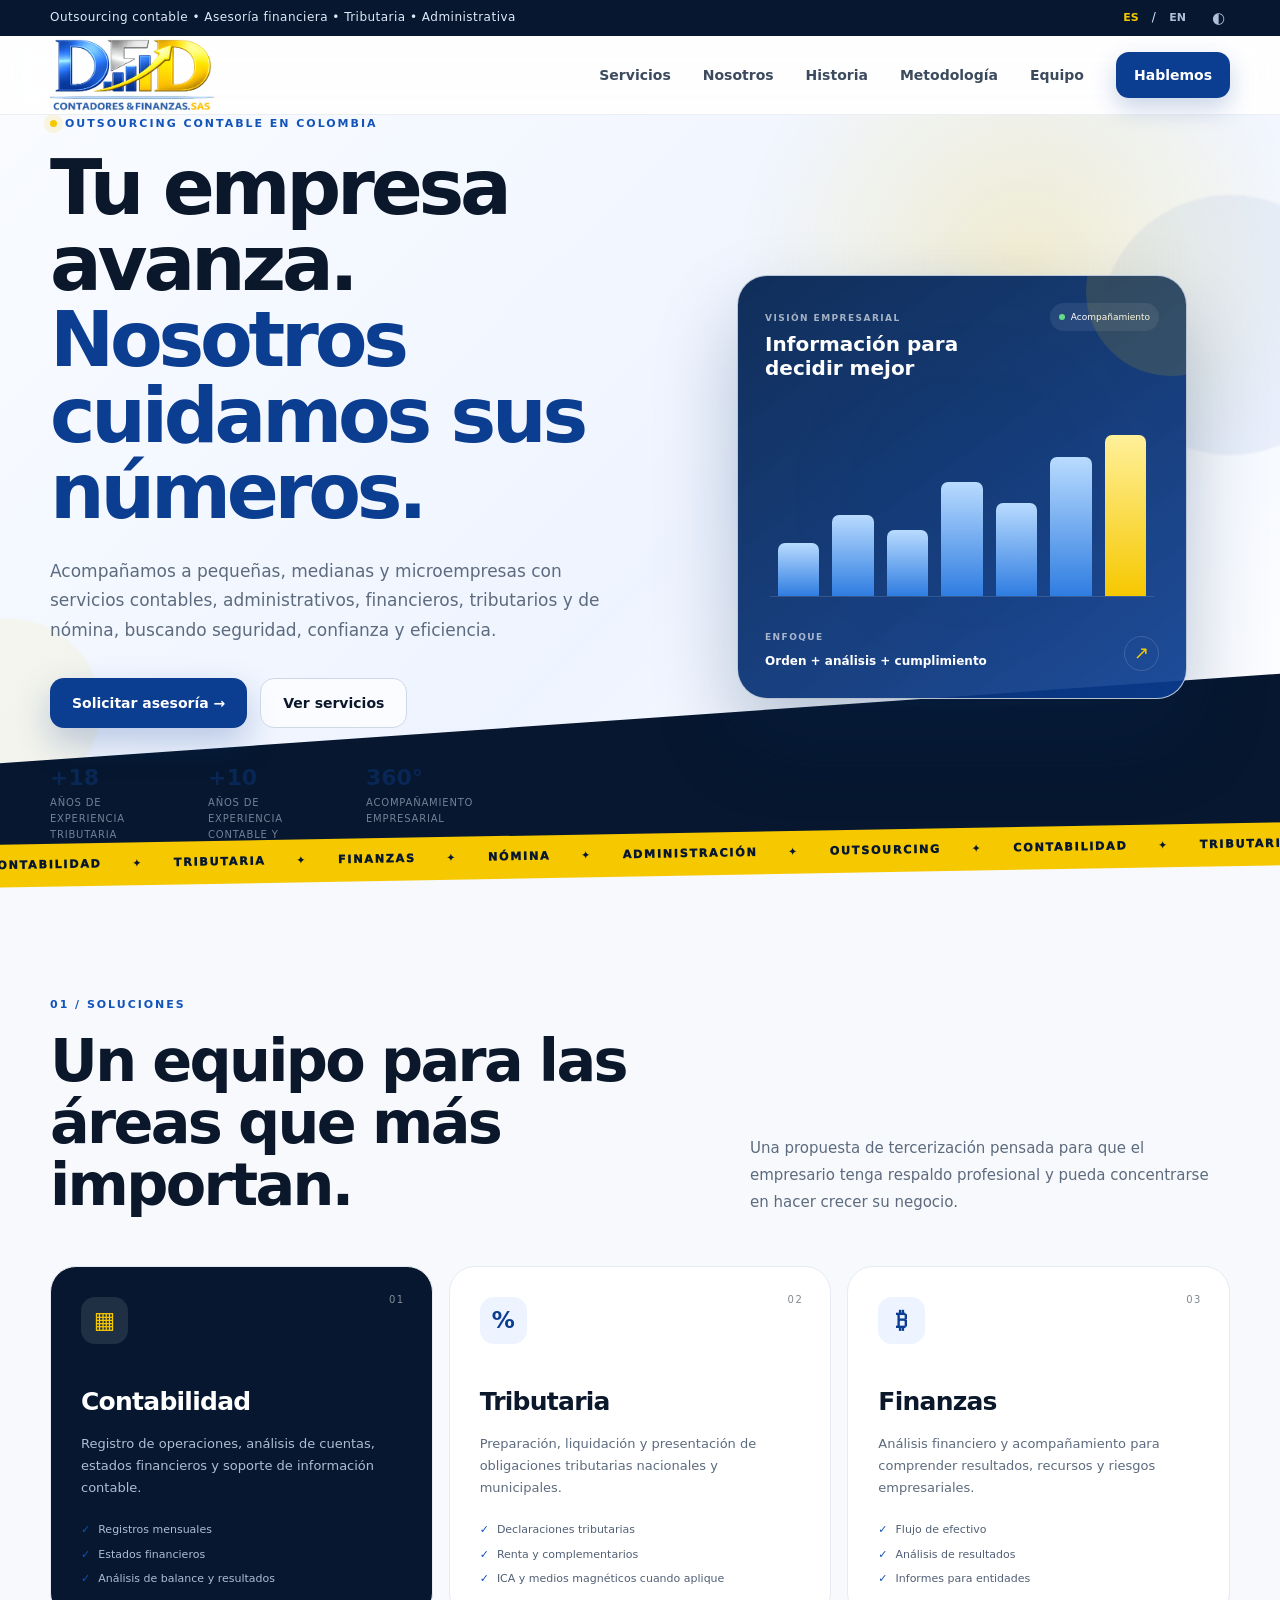
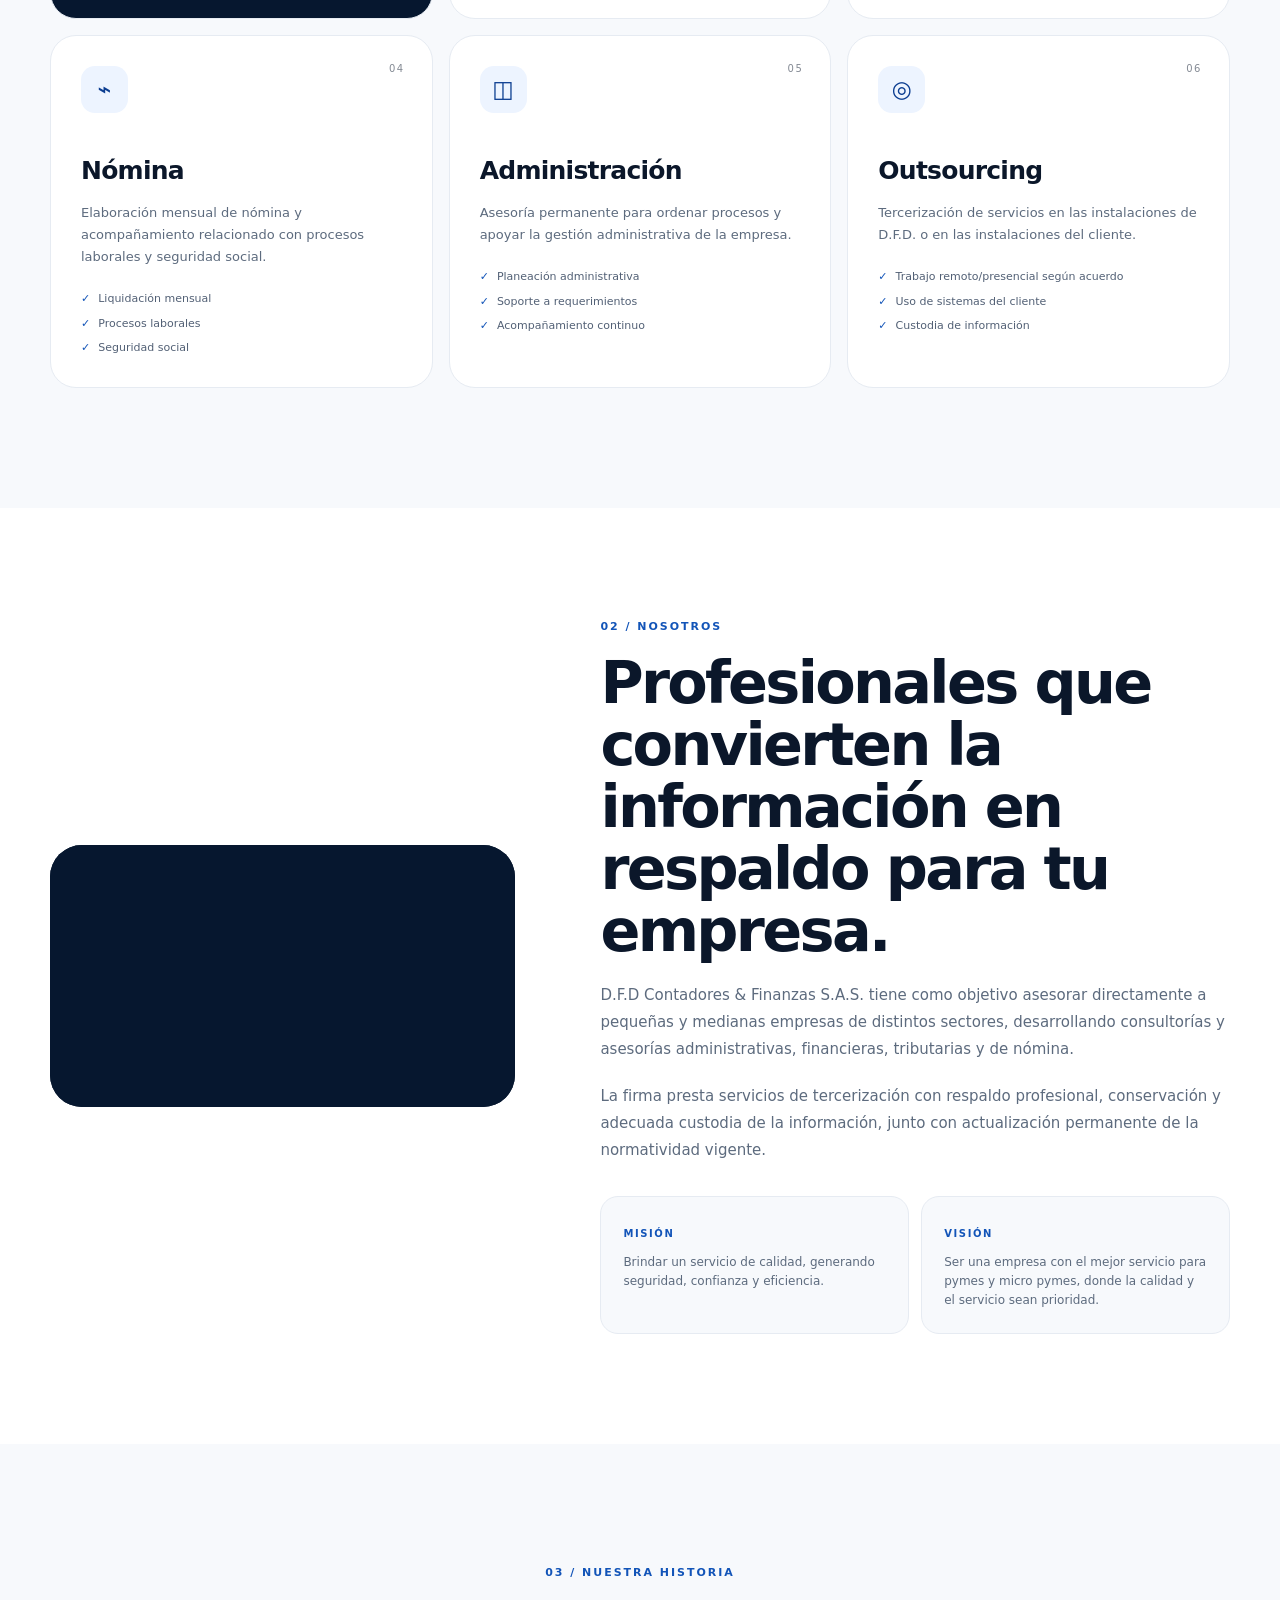
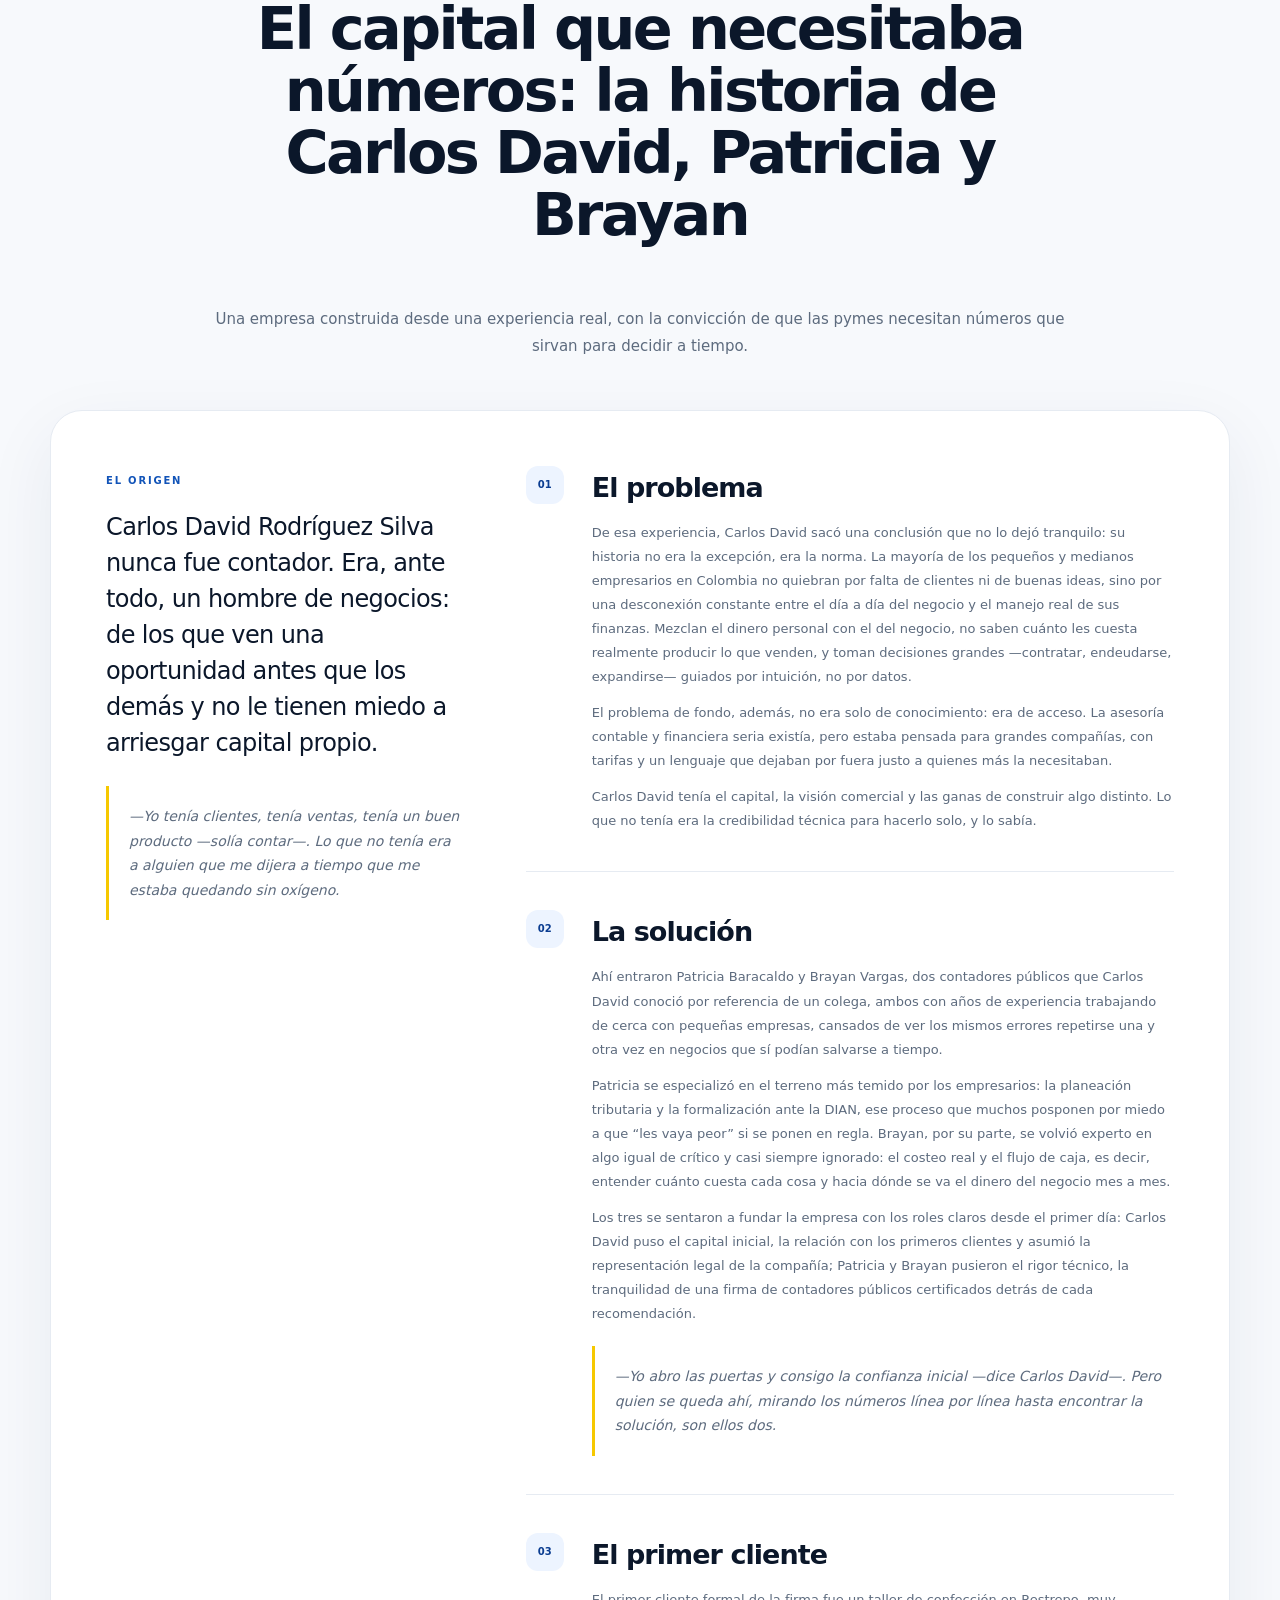
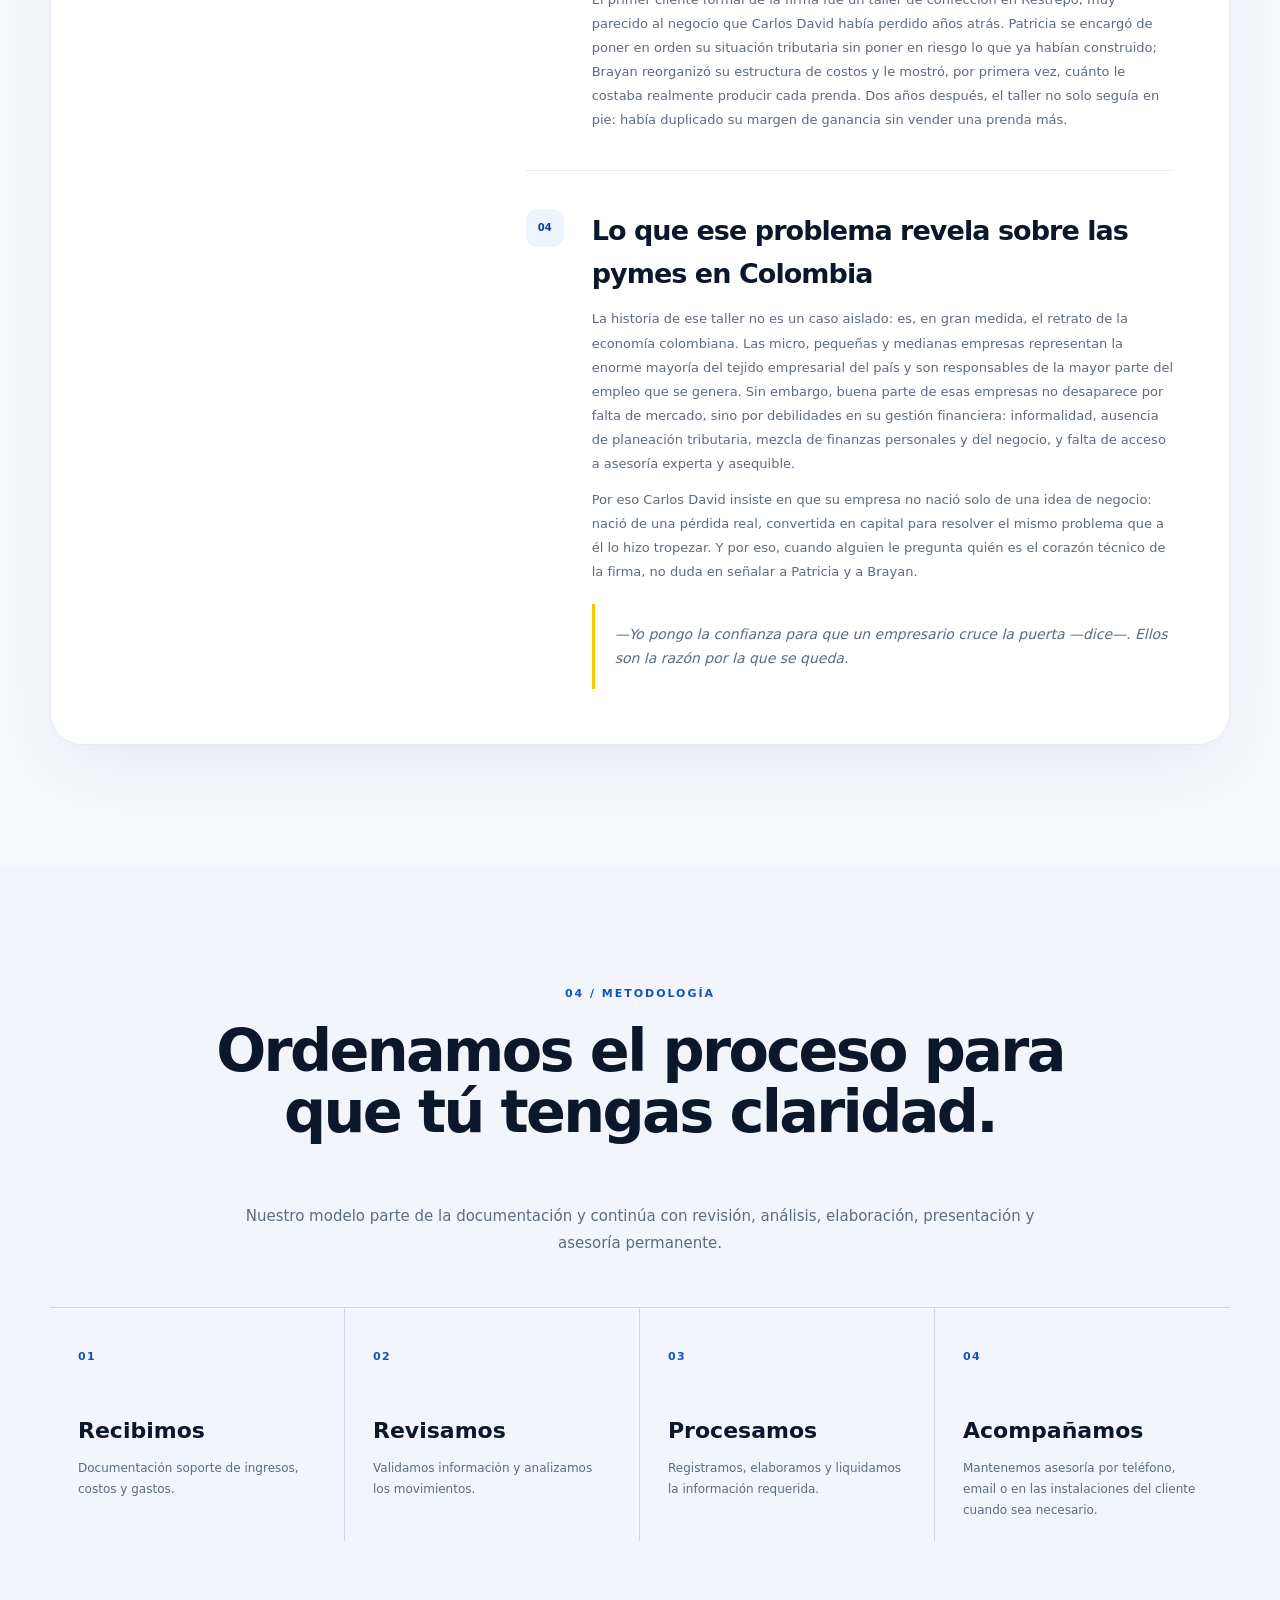
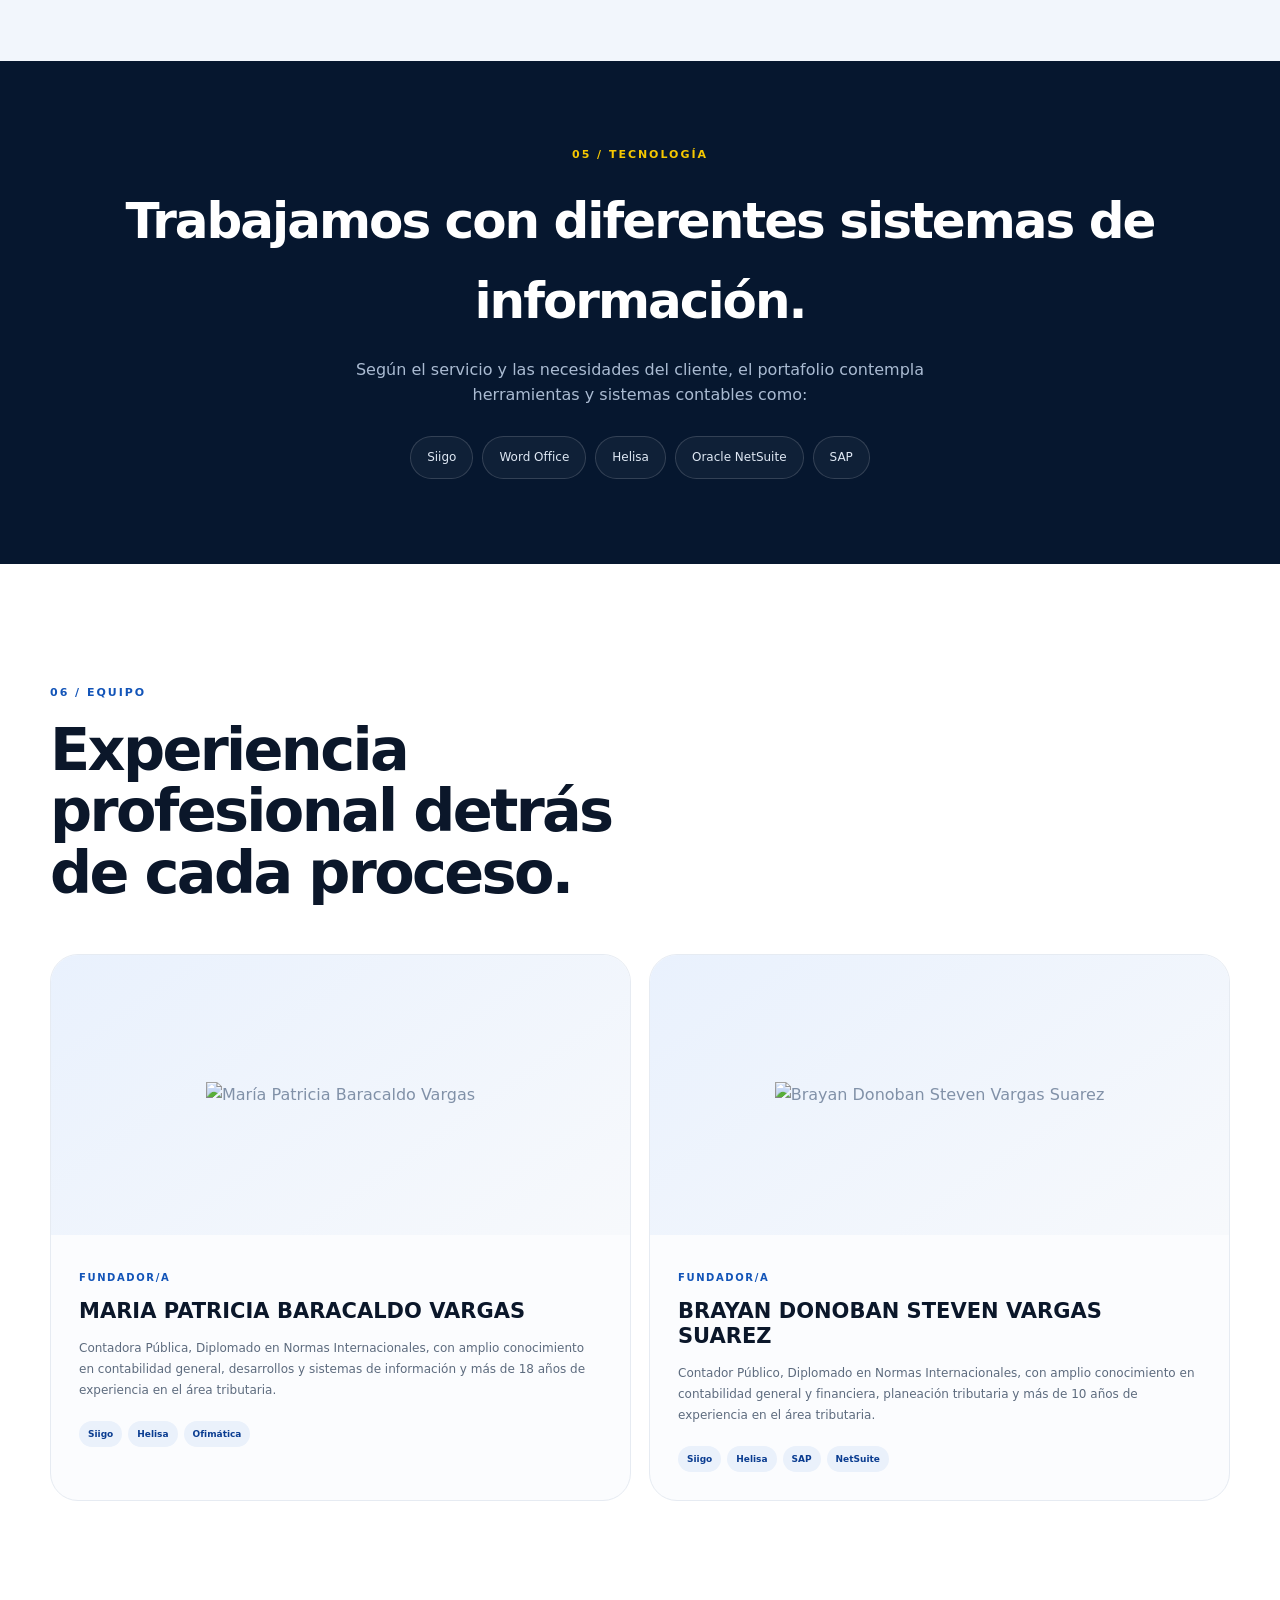
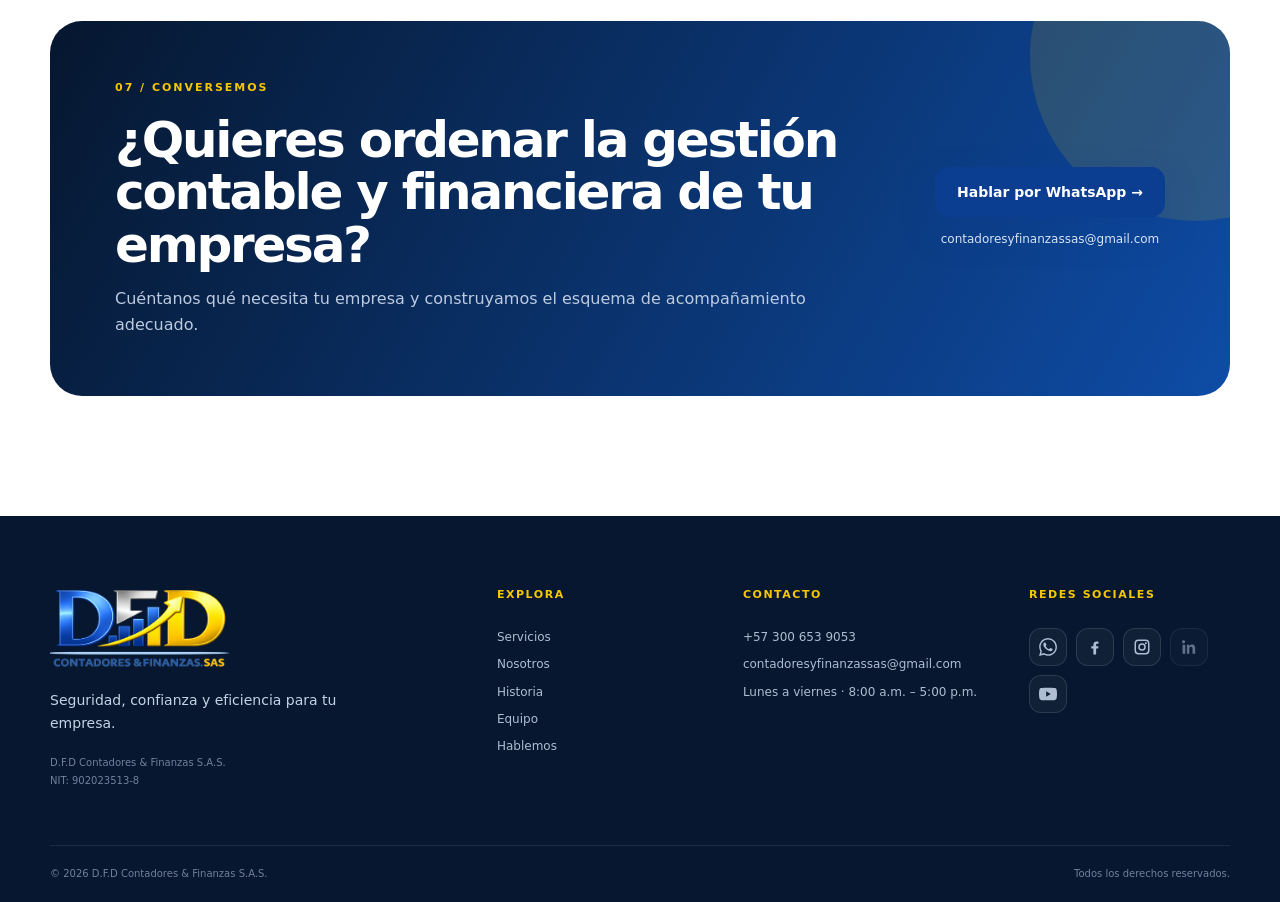
==== commit 105e1a33: "index.html" ====
--- a/index.html
+++ b/index.html
@@ -189,7 +189,7 @@
     <section class="split-section" id="nosotros">
       <div class="container split-grid">
         <div class="image-placeholder video-frame reveal">
-          <!-- FREDY: AQUÍ ESTÁ EL VIDEO CORPORATIVO DE YOUTUBE. Si algún día cambias el video, reemplaza únicamente la URL del src. -->
+          
           <iframe
             src="https://www.youtube.com/embed/3i7aU_XM7CQ?si=qnXe1kYWJ5DZj-xA"
             title="Video corporativo de D.F.D Contadores & Finanzas S.A.S."
@@ -321,8 +321,10 @@
 
         <div class="team-grid">
           <article class="person-card reveal">
-            <!-- FREDY: AQUÍ COLOCA LA FOTO DE MARIA PATRICIA -->
-            <div class="person-photo"><span>+</span><small>maria-patricia.jpg</small></div>
+            
+            <div class="person-photo">
+              <img src="assets/Patricia b.png" alt="María Patricia Baracaldo Vargas">
+            </div>
             <div class="person-info">
               <span data-i18n="founder">FUNDADORA</span>
               <h3>MARIA PATRICIA BARACALDO VARGAS</h3>
@@ -332,8 +334,10 @@
           </article>
 
           <article class="person-card reveal">
-            <!-- FREDY: AQUÍ COLOCA LA FOTO DE BRAYAN DONOBAN -->
-            <div class="person-photo"><span>+</span><small>brayan-donoban.jpg</small></div>
+            
+            <div class="person-photo">
+              <img src="assets/Brayan vargas.png" alt="Brayan Donoban Steven Vargas Suarez">
+            </div>
             <div class="person-info">
               <span data-i18n="founder">FUNDADOR</span>
               <h3>BRAYAN DONOBAN STEVEN VARGAS SUAREZ</h3>
